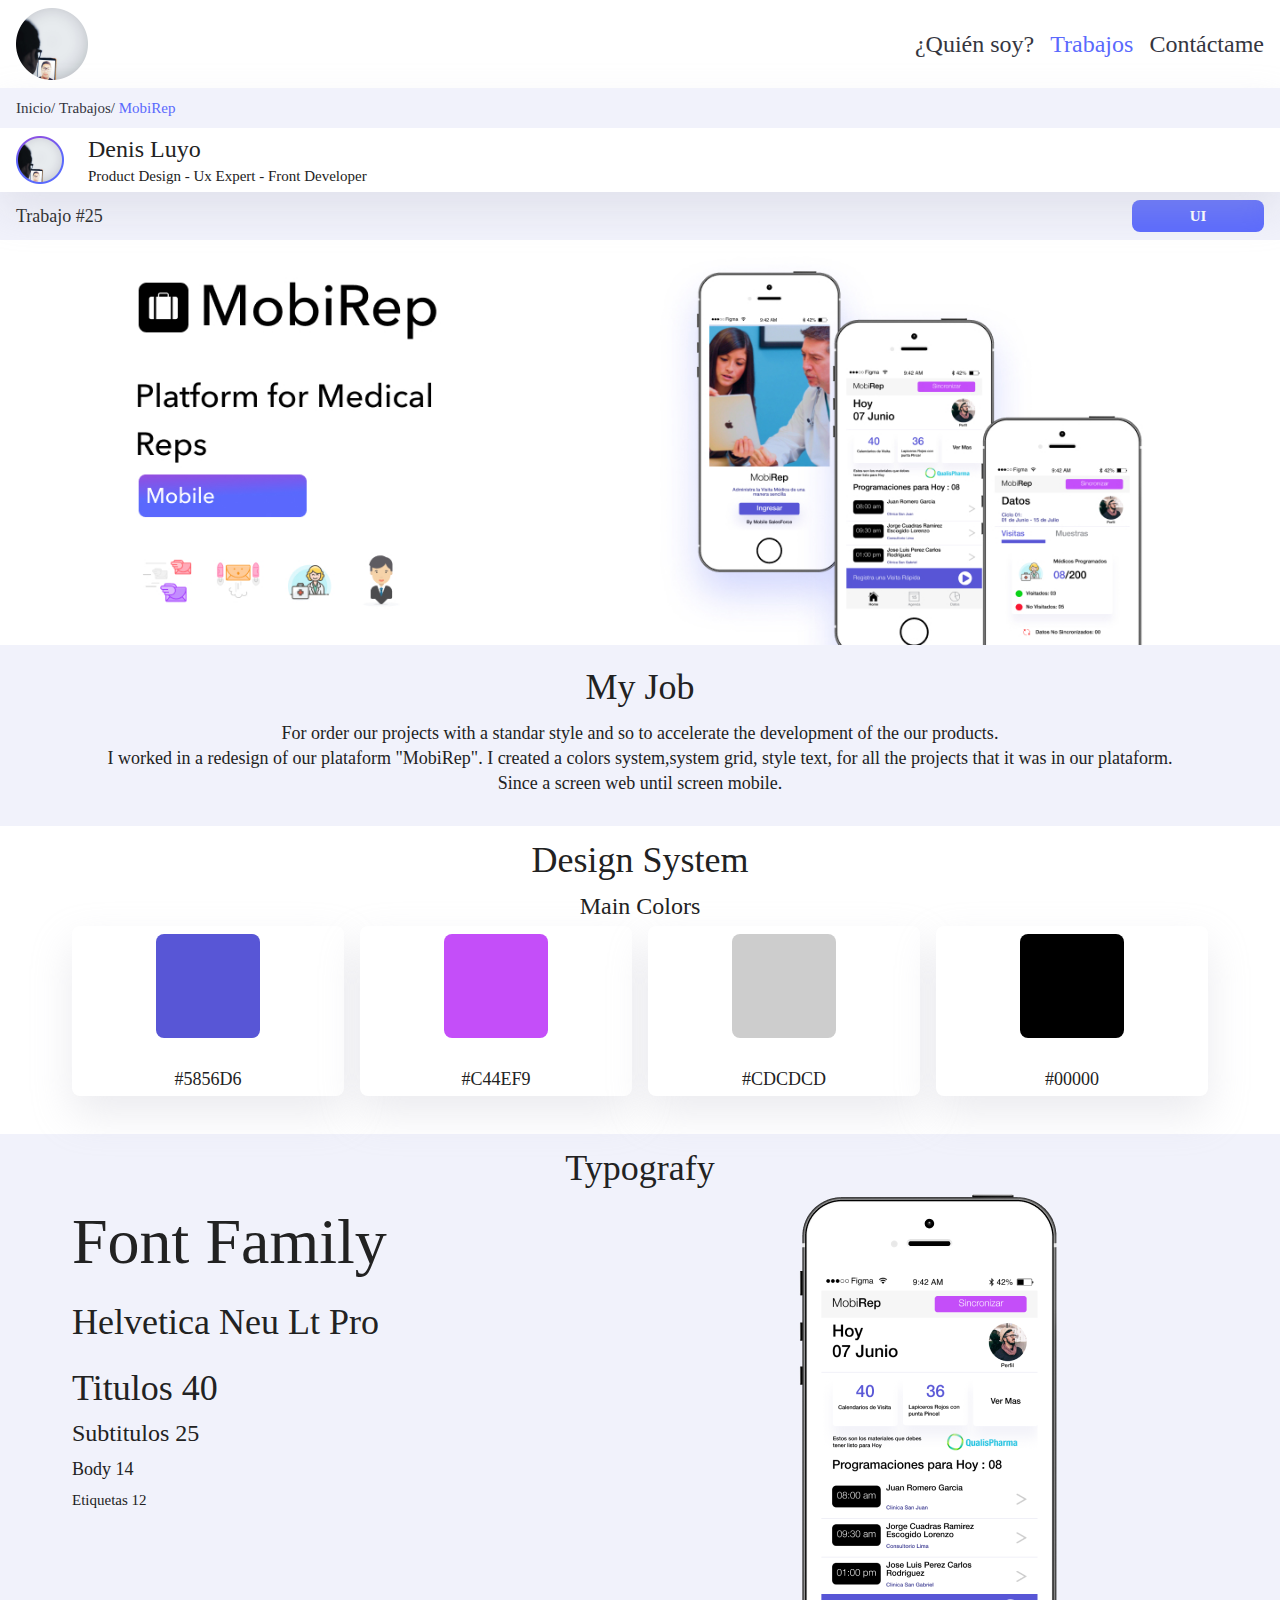
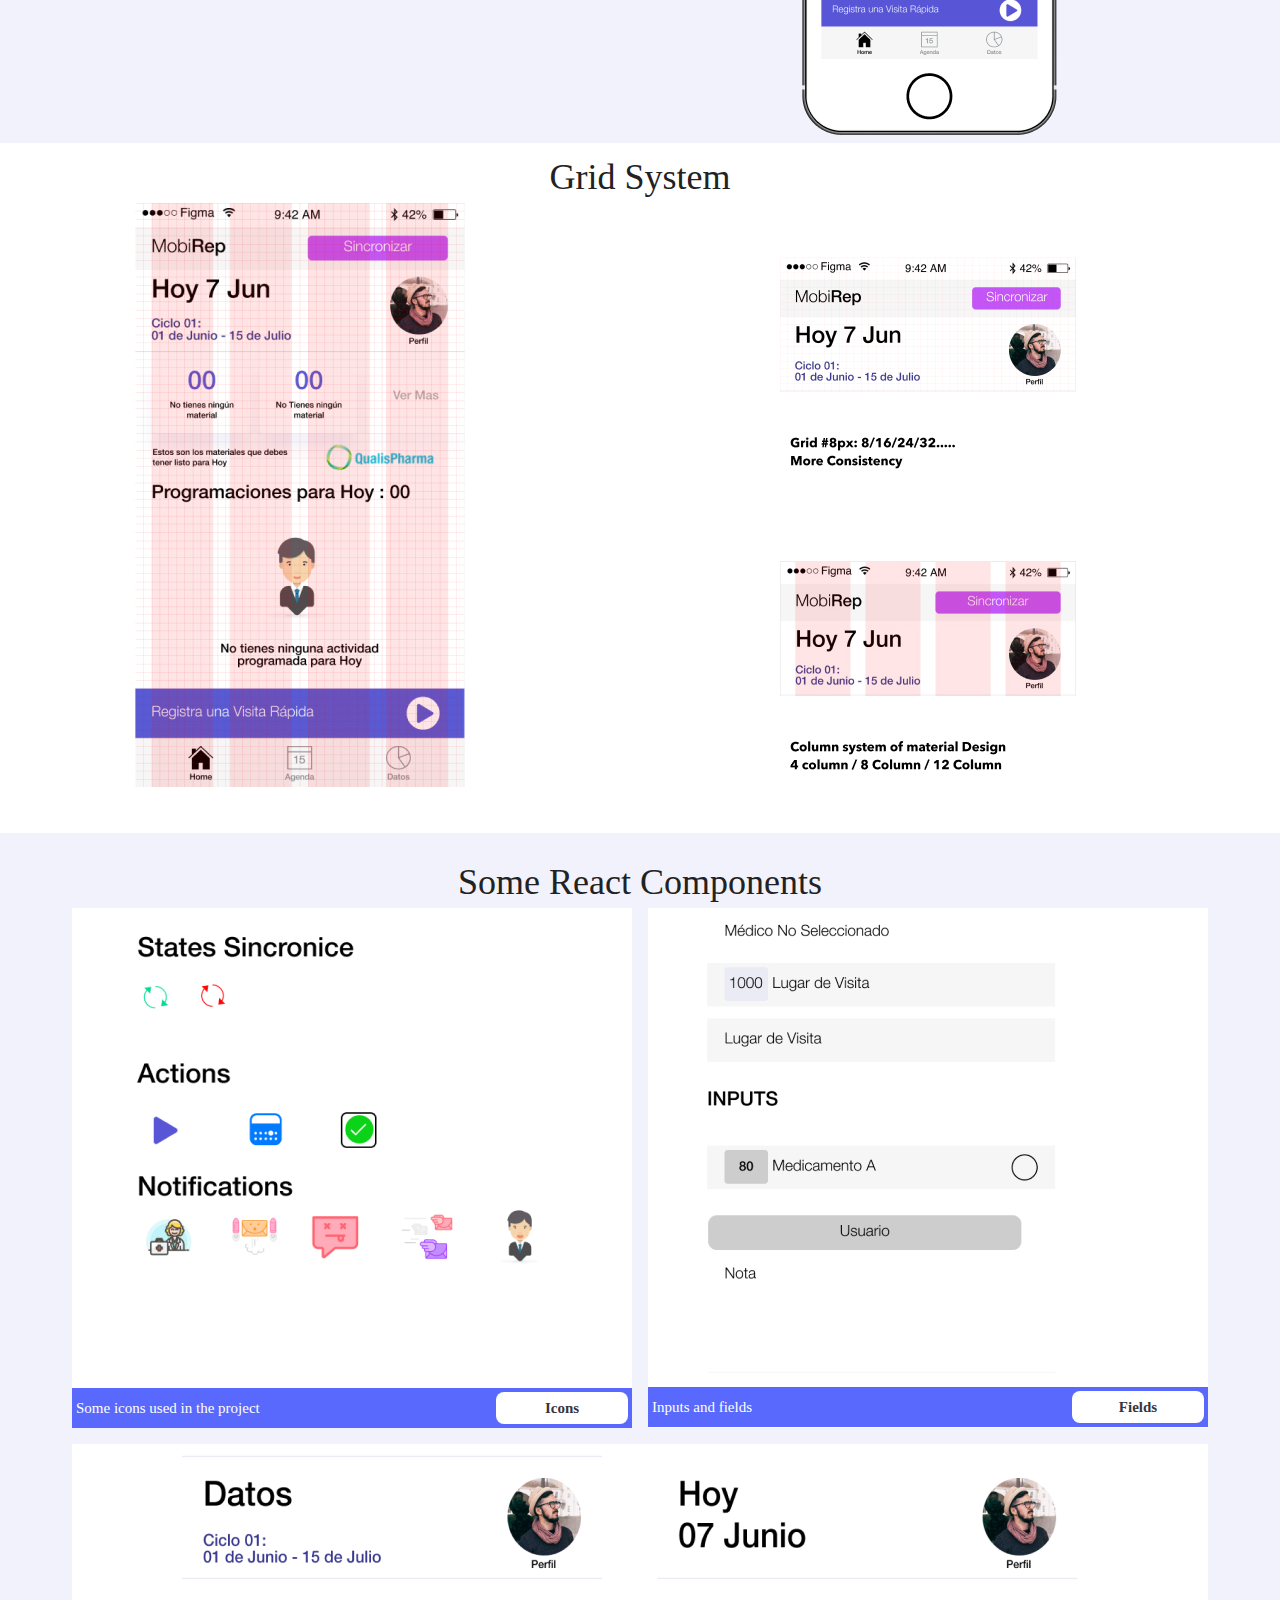
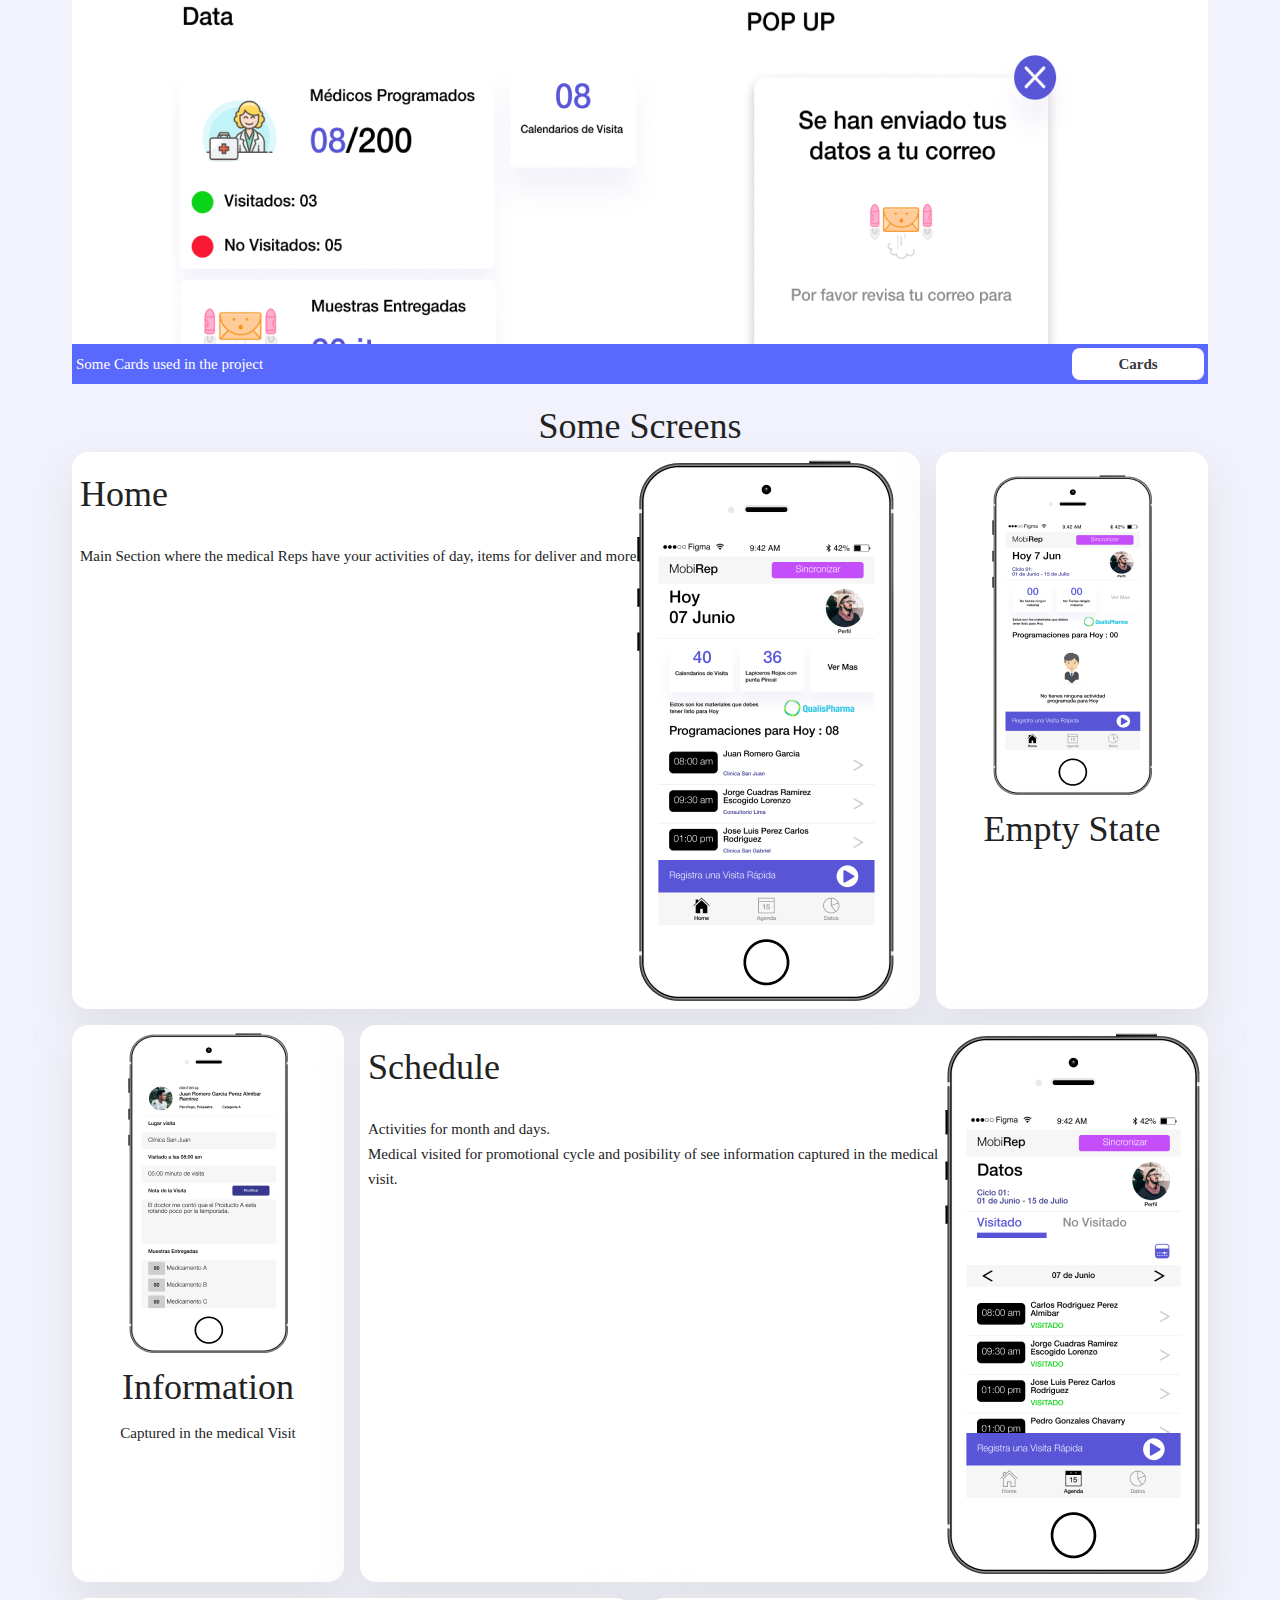
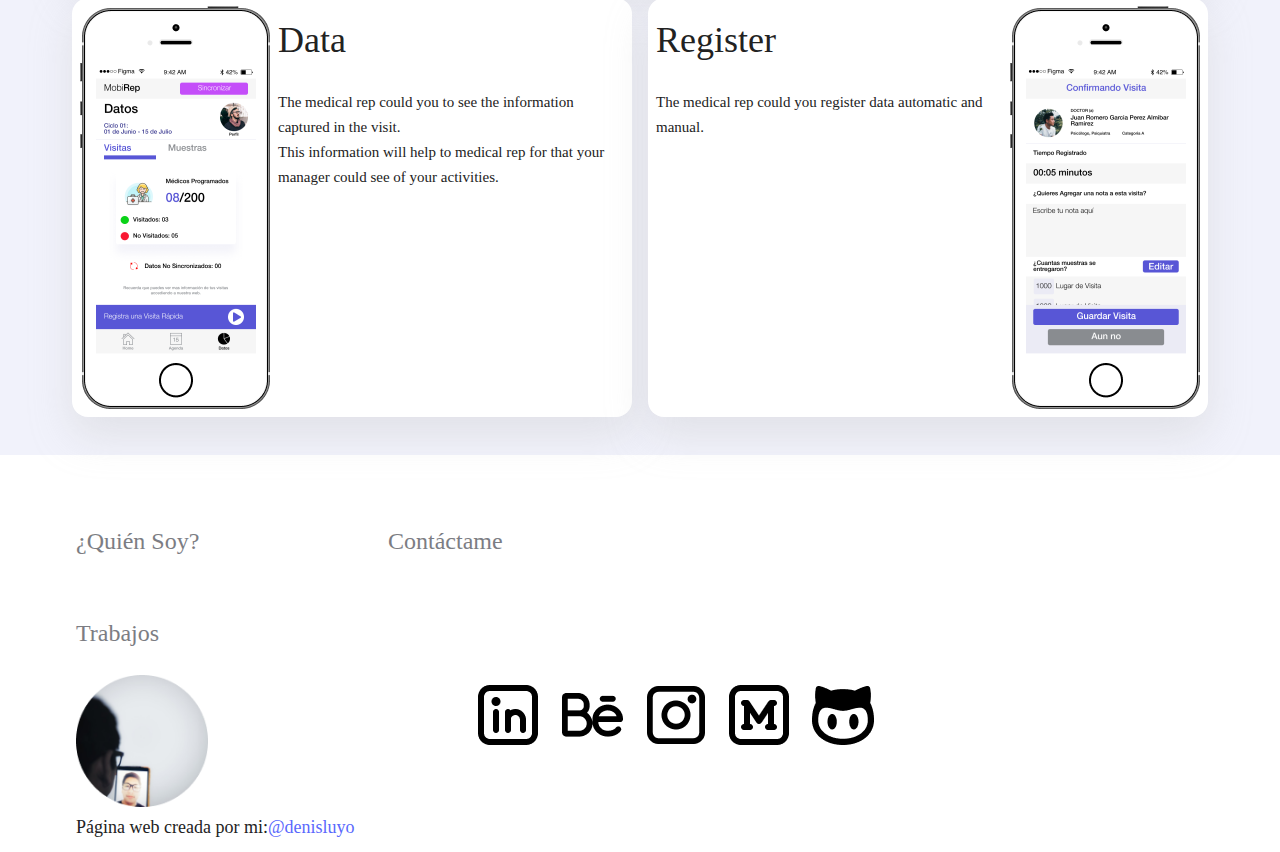
==== pages/mobirep.html @ 61fee137 "Version1" ====
<!DOCTYPE html>
<html lang="en">
<head>
        <link rel="stylesheet" href="../css/resets/reset.css">
        <link rel="stylesheet" href="../css/styles/style.css">
        <link rel="stylesheet" href="../css/sections/sections.css">
        <link rel="stylesheet" href="../css/componentes/cards.css">
        <link rel="stylesheet" href="../css/pages/mobirep.css">
        <link rel="stylesheet" href="../css/responsive/mobile.css">
        <link rel="stylesheet" href="../css/responsive/grid.css">
    <meta charset="UTF-8">
    <meta name="viewport" content="width=device-width, initial-scale=1.0">
    <meta http-equiv="X-UA-Compatible" content="ie=edge">
    <title>MobiRep</title>
</head>
<body>


    <!--Aquí empieza el nav bar-->
    <header> 
            <i class="icon-menu menu" id="burger-button"></i>
        </div>
        <nav>    
        <div class="inicio">
            <div class="imginicio">
                <img src="../images/main/imgdenis.png" width="72px" height="72px"/>
            </div>
            <div class="navoptions">
               <a href="../index.html">¿Quién soy?</a>
               <a href="trabajos.html" class="active">Trabajos</a>
               <!---<a href="">Proyectos</a>
               <a href="">Hobbies</a>-->
               <a href="mailto:denisluyo@gmail.com" id="anclacontacto">Contáctame</a>
            </div>
        </div>
        </nav> 
    </header>

    <!-- Aqui acaba el nav bar-->

    <section id="profesion">
            <div class="migadepan">
                <ul>
                        <li><a href="../index.html">Inicio/</a></li>
                        <li></li><a href="../pages/trabajos.html">Trabajos/</a></li>
                        <li></li><a href=""class="active">MobiRep</a></li>
                </ul>   
               </div> 
            <div class="datosprofesion">
                <div class="imgprofesion">
                    <img src="../images/main/imgdenis2.png" alt="imgdenis2" width="48px"height="48px">
                </div>
                <div class="textoprofesion">
                        <h3>Denis Luyo</h3>
                        <p>Product Design - Ux Expert - Front Developer</p>     
                </div>         
            </div>
    </section>
    
    <section id="numberproject">
        <div class="infoproject">
            <h4>Trabajo #25</h4>
            <span class="etiqueta">UI</span>
        </div>
    </section>

<!--Fin de Cabecera-->

<section id="hero">
<div class="herocontainer">
<img src="../images/pages/mobirep/hero.jpg" width="100%"/>
</div>
<div class="container_grid">
    <div class="resumencontainer">
        <div class="resumen2 espacio">
            <h2>My Job</h2>
            <h4> For order our projects with a standar style and so to accelerate the development of the our products.<br>
                    I worked in a redesign of our plataform "MobiRep".
                    I created a colors system,system grid, style text, for all the projects that it was in our plataform.<br/>
                    Since a screen web until screen mobile.
                
            </h4>
        </div>
    </div>
    </div>

</section>
<section id="estilos">
<br/>
<br/>
<div class="container_grid" style="background: white">
        <div class="titulo2 espacio">
                <h2>Design System</h2>
            </div>   
     <h3 style="text-align: center" class="espacio">Main Colors</h3>

     <div class="containercolors">
            <div class="card_icon">
                <div class="card-icon-color color1"></div>
                <h4>#5856D6</h4>
            </div>
            <div class="card_icon">
                    <div class="card-icon-color color2"></div>
                    <h4>#C44EF9</h4>
            </div> 
           <div class="card_icon">
                <div class="card-icon-color color3"></div>
                <h4>#CDCDCD</h4>
            </div>
            <div class="card_icon">
                <div class="card-icon-color color4"></div>
                <h4>#00000</h4>
            </div>   
    </div>
<br/>
<br/>
</div>

<div class="container_grid">
     <div class="titulo2 espacio">
                <h2>Typografy</h2>
     </div>   
     <div class="container-font">
         <div class="container-font-text">
            <h1>Font Family</h1>
            <br/>
            <br/>
            <h2>Helvetica Neu Lt Pro</h2>   
            <br/>
            <br/>
            <h2>Titulos 40</h2>
            <br/>
            <h3>Subtitulos 25</h3>
            <br/>
            <h4>Body 14</h4>
            <br/>
            <p> Etiquetas 12</p>
         </div>
         <div class="container-font-img">
             <img src="../images/pages/mobirep/screen1.png"/>
         </div>
     </div>
</div>
<div class="container_grid" style="background: white">
    <div class="titulo2 espacio">
        <h2>Grid System</h2>    
    </div>
    <div class="container-grilla">
        <div class="container-grilla-img1">
            <img src="../images/pages/mobirep/grid1.jpg"/>
        </div>
        <div class="container-grilla-img2">
            <img src="../images/pages/mobirep/grid2.jpg"/>
        </div>
        <div class="container-grilla-img3">
            <img src="../images/pages/mobirep/grid3.jpg"/>
        </div>
    </div>
    <br/>
    <br/>
</div>
</section>
<br/>
<section id="componentes-react">   

  <div class="container_grid">
      <div class="titulo2 espacio">
          <h2>Some React Components</h2>
      </div>
      <div class="container-components">
          <div class="components-img1">
              <img src="../images/pages/mobirep/react1.jpg"/>
              <div class="compenents-img-leyend">
                  <p>Some icons used in the project</p>
                  <span class="etiqueta">Icons</span>
              </div>
          </div>
            <div class="components-img2">
              <img src="../images/pages/mobirep/react2.jpg"/>
              <div class="compenents-img-leyend">
                  <p>Inputs and fields</p>
                  <span class="etiqueta">Fields</span>
              </div>
            </div>  
             <div class="components-img3">
              <img src="../images/pages/mobirep/react3.jpg"/>
              <div class="compenents-img-leyend">
                  <p>Some Cards used in the project</p>
                  <span class="etiqueta">Cards</span>
              </div>
          </div> 
      </div>

  </div>  
</section>

<section id="screen">  

<div class="container_grid">
    <div class="titulo2 espacio">
        <h2>Some Screens</h2>
    </div>
    <div class="container-screens">
        <div class="cardscreen3 card1">
            <div class="screen1_txt">
                <h2>Home</h2>
                <p>Main Section where the medical Reps have your activities of day, items for deliver and more</p>
            </div>
            <div class="screen1_img">
                <img src="../images/pages/mobirep/screen1.png"/>
            </div>
        </div>
        <div class="cardscreen2 card2">
                <br/>
                <img src="../images/pages/mobirep/screen2.png">
                <br/>
                <h2>Empty State</h2>
                <p></p>
        </div>
        <div class="cardscreen2 card3">
                <img src="../images/pages/mobirep/screen3.png">
                <h2>Information</h2>
                <p>Captured in the medical Visit</p>
        </div>
           <div class="cardscreen3 card4">
            <div class="screen1_txt">
                <h2>Schedule</h2>
                <p>Activities for month and days. <br/>
                    Medical visited for promotional cycle and posibility of see  information captured in the medical visit.</p>
            </div>
            <div class="screen1_img">
                <img src="../images/pages/mobirep/screen4.png"/>
            </div>
        </div>
        <div class="cardscreen3 card5">
            <div class="screen1_img">
                <img src="../images/pages/mobirep/screen5.png"/>
            </div>
            <div class="screen1_txt leftspace">
                <h2>Data</h2>
                <p>The medical rep could you to see the information captured in the visit.<br/>
                    This information will help to medical rep for that your manager could  see of your activities.</p>
            </div>
          
        </div>
           <div class="cardscreen3 card6">
            <div class="screen1_txt">
                <h2>Register</h2>
                <p>The medical rep could you register data automatic and manual.</p>
            </div>
            <div class="screen1_img">
                <img src="../images/pages/mobirep/screen6.png"/>
            </div>
        </div>

    </div>
</div>
<br/>
<br/>

</section>

    <footer style="background:white">
            <div class="container">
                <div class="row">
                    <div class="col-3 col-s-6">
                        <div class="footerlist1">
                            <a href=""><h3>¿Quién Soy?</h3></a>
                            <a href=""><h3 >Trabajos</h3></a>
                        </div>
                    </div>
                   <!--- <div class="col-4 col-s-6">
                        <div class="footerlist2">
                        <a href=""><h3>Hoobies</h3></a>
                        <a href=""><h3 >Proyectos Personales</h3></a>   
                        </div>
                    </div>-->
                    <div class="col-5 col-s-6">
                        <div class="footerlist3">
                          <a href="mailto:denisluyo@gmail.com"><h3 >Contáctame</h3></a>  
                        </div>
        
                    </div>
                 
                </div>
                <div class="container">
                    <div class="row">
                        <div class="col-4 col-s-12">
                            <div class="copyright">
                            <img src="../images/main/imgdenis.png" width="132px" height="132px">
                            <h4>Página web creada por mi:<span>@denisluyo</span></h4>
                            </div>
                        </div>
                        <div class="col-8 col-s-12">
                            <div class="socialicons">
                                        <a href="https://www.linkedin.com/in/denisluyo/"><img src="../images/icons/social/linkedin.png" alt="" width="80px" height="80px"></a>
                                        <a href="https://www.behance.net/denisluyo"><img src="../images/icons/social/behance.png" alt="" width="80px" height="80px"></a>  
                                        <a href="https://www.instagram.com/denislml/"><img src="../images/icons/social/instagram.png" alt="" width="80px" height="80px"></a> 
                                        <a href="https://medium.com/@denisluyo"><img src="../images/icons/social/medium.png" alt="" width="80px" height="80px"></a>
                                        <a href=""><img src="../images/icons/social/github.png" alt="" width="80px" height="80px"></a>           
                            </div>
                        </div>
                    </div>
                </div>
                    
        </footer>
        
        
        <script>
            
        const menu = (document.querySelector('.navoptions'));
        const burgerbutton = (document.querySelector('#burger-button'));
        const contactame = (document.querySelector('#anclacontacto'));
        const ipad = (window.matchMedia('screen and (max-width: 700px)'));
        
        ipad.addListener(validation);
        contactame.addEventListener('click',ocultarmenu);
        validation(ipad);
        
        
        function validation(event){
            if(event.matches){
                burgerbutton.addEventListener('click',mostrarmenu);
            }else{
                burgerbutton.removeEventListener('click',mostrarmenu);
        
        
            } 
        
           }
        
        
         
        
        
        
        function ocultarmenu(){
        menu.classList.remove('menuactivo');
        
        }
        
        function mostrarmenu(){
        if
        (menu.classList.contains('menuactivo')){
            menu.classList.remove('menuactivo');
        }else
        {
            menu.classList.add('menuactivo');
            
        }
        
        }
        
        
        </script>

    
</body>
</html>
---- css/styles/style.css ----
/*
Style CSS

Aqui estarán los estilos que se usaran para todos los componentes atomicos de una página.
Colores, sombras, texto, buttones,grids
*/

/*Definicion de estilos*/
:Root   {

    /*Colores*/
    --principal-color:#5A69FD;
    --body-color:#F1F2FB;
    --celeste-color:#21D4FD;
    --second-color:#B721FF;
    --degrade-color:linear-gradient(168.24deg, #B33FD0 -24.6%, #5A69FD 50.69%);
    --black-color:#35363F;
    --gray-color:#7C7D83;
    --gray2-color:#BCBDC9;
    
    /*Sombras*/
    --main-shadow:0px 18px 40px rgba(196, 196, 196, 0.35);
    --purple-shadow:0px 25px 48px rgba(90, 105, 253, 0.25);
    --half-shadow:0px 18px 40px rgba(188, 189, 201, 0.3);
    
    /*Tipografia*/
    
    
    }
    /*Fin de Estilos*/



/* Definicion Estandar*/

body{
    min-width:320px;

}

h1{
    font-family: Avenir Next;
    font-style: normal;
    font-weight: 500;
    font-size: 64px;

}

h2{
    font-family: Avenir Next;
    font-style: normal;
    font-weight: 500;
    font-size: 36px;

}

h3{

    font-family: Avenir Next;
    font-style: normal;
    font-weight: 500;
    font-size: 24px;
}

h4{
    font-family: Avenir Next;
    font-style: normal;
    font-weight: 500;
    font-size: 18px;


}
body{
    background: var(--body-color);
    font-family: Avenir Next;
    font-style: normal;
    font-weight: normal;
    font-size: 15px;
    

}

a{
    text-decoration: none;
    color:var(--black-color);
}


.active{
    color: var(--principal-color);            
}

/* Termina Definicion Estandar*/




/*Inicio box-titulos2*/

.titulos2 {
    height:auto;
    line-height:68px;
    text-align: left;
}
/*Fin box-titulos2*/


/*Inicio Button-Action*/


.button-action:hover{
    background:var(--principal-color);
    box-shadow: var(--purple-shadow);
    }

.button-action{
         margin-top:24px;
         background:var(--black-color);
         color:white; 
         width:312px;
         height:56px;
         text-align: center;
         line-height: 56px;
         border-radius: 8px;
    }
    
/*Fin Button-Action*/


/*Inicio btnform*/


.btn-form{
    margin-top:16px;
    margin-bottom:32px;
    background:var(--black-color);
    width:130px;
    height:40px;
    color:white;
    border-radius: 8px;

}

.btn-form:hover{
    background: var(--principal-color);
    box-shadow: var(--purple-shadow);
}

/*Fin btnform*/


/*Inicio Etiqueta*/

.etiqueta{
    width:132px;
    height:32px;
    background: var(--principal-color);
    border-radius: 8px;
    text-align: center;
    color:white;
    font-weight: 600;
    line-height: 32px;
    
    }
/*Fin Etiqueta*/
---- css/sections/sections.css ----
/*
Sections CSS

Aqui van a poder visualizar los estilos de las secciones estandar que se usan en la web

*/


/*Nav Bar*/

/*Fuente de Iconos*/

@font-face {
    font-family: 'icomoon';
    src:  url('../../fonts/icomoon.eot?qah0od');
    src:  url('../../fonts/icomoon.eot?qah0od#iefix') format('embedded-opentype'),
      url('../../fonts/icomoon.ttf?qah0od') format('truetype'),
      url('../../fonts/icomoon.woff?qah0od') format('woff'),
      url('../../fonts/icomoon.svg?qah0od#icomoon') format('svg');
    font-weight: normal;
    font-style: normal;
  }
  
  [class^="icon-"], [class*=" icon-"] {
    /* use !important to prevent issues with browser extensions that change fonts */
    font-family: 'icomoon' !important;
    speak: none;
    font-style: normal;
    font-weight: normal;
    font-variant: normal;
    text-transform: none;
    line-height: 1;
  
    /* Better Font Rendering =========== */
    -webkit-font-smoothing: antialiased;
    -moz-osx-font-smoothing: grayscale;
  }
  
  .icon-menu:before {
    content: "\e900";
  }
  



/*Fin Fuente de Iconos*/



header{
    position: relative;
}
.imginicio{
    padding:2px 0px 2px 0px;
}

.menu{
    line-height: 40px;
    text-align: center;
    Position:fixed;
    height:40px;
    width:40px;
    border-radius: 50%;
    background:var(--black-color);
    z-index: +5;
    top:20px;
    right:24px;
    font-size:24px;
    box-shadow: var(--purple-shadow);
    color:white;
    display:none;

}

.menu:hover{
background:var(--principal-color);
}

    

.inicio{
    background: white;
    display: flex;
    flex-wrap: wrap;
    justify-content:space-between;
    height:auto;
    padding-left: 16px;
   
}

.imginicio {
    display: flex;
    align-items: center;

}

.navoptions{
    display: flex;
    flex-wrap: wrap;
    line-height: 88px;
    font-family: serif;
}

.navoptions a{
    font-family: Avenir Next;
    font-style: normal;
    font-weight: 500;
    font-size: 24px;
    padding-right:16px;
    text-decoration:none;
}



.migadepan{
    height: 40px;
}


.migadepan ul{
    padding-left: 16px;
    line-height:40px;
    background: var(--body-color)
}
.migadepan li{
    display: inline;

}

/*termina navbar*/


/*section profesion*/

#profesion{
    position: -webkit-sticky; /* Safari */
    position: sticky;
    top: 0;
    z-index: +1;
    box-shadow: var(--half-shadow);
}

.datosprofesion{
    padding-left: 16px;
    display: flex;
    background: white;
    height:64px;
    align-items: center;
}

.textoprofesion{
    padding-left: 24px;
}
.textoprofesion p{
    padding-top:8px;
}

/*termina section profesion*/

/*Inicio box-resumen1*/

.resumen1{
    background-color: white;
    height:auto;
    text-align:center;
}
.resumen1 h3{
    line-height:1.5;
}

/*Fin box-resumen1*/


/*Inicio box-resumen2*/

.resumen2{
    text-align: center;
}
.resumen2 h2{
    padding-top:8px;
}
.resumen2 h4{

    line-height:25px;
    padding-top:16px;
}



/*Fin box-resumen2*/

/*inicio Footer*/

footer h3:hover{
    color:var(--principal-color);
}




.footerlist1,.footerlist2,.footerlist3{
    margin-top:32px;
}


.footerlist1 h3,.footerlist2 h3,.footerlist3 h3{
    color:var(--gray-color);
    line-height: 1.5;
    margin:56px 0px 0px 0px;

}

.copyright h4{
    padding-top:8px;
    line-height: 25px;
}
.copyright span{
color:var(--principal-color);
}


/*fin Footer*/

/*Inicio section contacto*/

#contactame{
    background: var(--body-color);
    height:auto;

}

.contactobox{
    margin-top:8px;
    display: flex;
    align-items: center;
    flex-direction: column;
}

.contactoimg{
 width:176px;
}

.contactotxt{
    margin-top:16px;
    text-align: center;
}
.contactotxt h2{
    text-align: center;
    color: var(--principal-color);
    line-height: 1.5;
}

.data{
border:0.5px solid #35363F;
background-image: url(../../images/icons/enviarmail.svg);
background-repeat:no-repeat;
background-position:10px 10px; 
box-shadow: var(--main-shadow);
margin:16px;    
width:290px;
height:31px;
border-radius: 8px;
padding:8px 8px 8px 53px;
line-height: 25px;
}

.data:focus{
    border:2px solid var(--principal-color);

}

/*Fin section contacto*/


/*Etiqueta Proyectos*/
.infoproject{
    height: 32px;
    line-height: 32px;
    display: flex;
    padding:8px 16px 8px 16px;
    justify-content: space-between;
    }
    

    /*Fin de Etiqueta Proyectos*/
---- css/componentes/cards.css ----
/*
CARDS

Aqui pueden ver todos los estilos de todos los cards creados
en el proyecto

*/

/*Inicio Card Experiencia*/


.cardexperiencia{
    display: flex;
    padding:8px;
    height:96px;
    background: white;
    box-shadow: var(--main-shadow);
    border-radius: 8px;
}

.cardexperiencia h2{
  color:var(--principal-color);

}
.cardexperiencia h3{
    color:var(--principal-color);
  
  }

.cardexperiencia h4{
    padding-top:8px;
    
}


.cardexperiencia img{
padding: 24px 0px 0px 0px;
}

.cardexperiencia span{
padding:16px 0px 0px 16px;
    
}
/*Fin Card Experiencia*/


/*Inicio Card Certificaciones*/

.cardcertificaciones{
    height:248px;
    padding:8px;
    background: white;
    box-shadow: var(--half-shadow);
}

.cardcertificaciones h4{
    color:var(--second-color);
    
    }

/*Fin Card Certificaciones*/

/*Inicio Card Skills*/

.cardskills{
    background: white;
    border-radius: 8px;
    box-shadow: var(--half-shadow);
    height:384px;
    padding:8px;
}

.cardskills h3{
    color:var(--principal-color);

}

.barraskill{
    padding-top:16px;
    display: flex;
    justify-content: space-between;
}
.barra{
    height:64px;
    width:80%;
    position:relative;
}


.barrafondo{
    margin-top:4px;
    background-color: var(--gray2-color);
    width:100%;
    height:40px;
    border-radius:8px;
    position: absolute;
 

}
.barracolor{
    margin-top:4px;
    background:var(--principal-color);
    width:0%;
    height:40px;
    border-radius: 8px;
    border-bottom-right-radius: 0px;
    border-top-right-radius: 0px;
    position: absolute;
}
.porcentaje{
    height: 50px;
    padding-left:2px;
    padding-top: 14px;
    line-height: 50px;
}
.porcentaje h3{
    color: var(--black-color);
}

/*Fin Card Skills*/

/*Inicio Card Portafolio*/

.cardportafolio a{
    max-width:100%;
    display:inline-block;
}
.cardportafolio{
    border-radius: 8px;
    background:white;
    padding:16px;
    position:relative;
    box-shadow: var(--half-shadow);

}
.cardportafolio img{
    border-radius: 8px;
    max-width:100%;
}

.portafolio-overlay {
    background: rgb(0, 0,0,.9);
    position: absolute;
    left:0;
    right:0;
    bottom:0;
    top:0;
    display: none;
    flex-direction: column;
    justify-content: center;
    align-items: center;
    color: white;
    }
.portafolio-overlay p{
    margin-top:8px;
    width:90%;
    text-align: center;
}  

.portafolio-overlay span{
    margin:8px;
    height:24px;
    background: white;
    color:var(--black-color);
    border-radius:4px;
    line-height:24px;
    width:50%;
    text-align: center;
} 

.cardportafolio:hover .portafolio-overlay{
display: flex;
}

/*Inicio Card Portafolio*/

/*Fin Card Icon*/
.card_icon{
    padding:8px;
    background: white;
    border-radius:8px;
    box-shadow: var(--half-shadow);
    display: flex;
    flex-direction: column;
    align-items: center;
    }
    
    .card_icon h4{
        padding-top:8px;
    }
    .card_icon p{
        padding-top:8px;
    }

/*Fin Card Icon*/    


/*Inicio Card_intro*/    

.card_intro{
background: white;
border-radius:8px;
box-shadow: var(--half-shadow);
padding:8px; 
}


.card_intro h4{
    color:var(--principal-color);
    padding-top:8px;
    }

.card_intro p{
    line-height:20px;
    padding-top:16px;
    }

/*Fin Card_Intro*/    

/*Inicio Card_intro2*/
.card_intro2{
background: white;
border-radius:8px;
box-shadow: var(--purple-shadow);
padding:8px; 
text-align: center;

}    

.card_intro2 h1{
    padding-top:8px;
    }

.card_intro2 p{
    line-height:20px;
    padding-top:16px;
    }


/*Fin Card_Intro2*/   


/*Inicio Card-Portafolios*/   


.cardscreen1{
    width:80%;
    margin:auto;
    padding:8px;    
    background: white;
    border-radius: 16px;
    height:auto;
    box-shadow:var(--main-shadow);
    display:flex;
    }
    
    .screen1_img{
        text-align: center;
    }
    
    .screen1_txt h2{
        padding-top:16px;
    }
    
    
    .screen1_txt p{
        line-height: 25px;
        padding-top:32px;
    }
    
    .cardscreen2{
        text-align: center;
        padding:8px;    
        background: white;
        border-radius: 16px;
        box-shadow:var(--main-shadow);
    }
    
    .cardscreen2 h2{
      padding-top:16px;
    }
    .cardscreen2 p{
        line-height: 25px;
        padding-top:16px;
      }
      
    .cardscreen3{
        display: flex;
        padding:8px;    
        background: white;
        border-radius: 16px;
        box-shadow:var(--main-shadow);
    
    } 
    

/*Fin Card-Portafolios*/
---- css/pages/mobirep.css ----
/*
Mobirep
Aqui estarán los estilos usados para este page
*/

/*Definicion de estilos*/

.titulo2{
text-align: center;

}
.espacio{
padding-top:16px;
}

.leftspace{

padding-left:8px;

}

/*Section Estilos*/

.containercolors{
    display: grid;
    grid-template-columns: repeat(4,1fr);
    padding:8px;
    grid-gap: 16px;
}

.card-icon-color{
    width:104px;
    height:104px;
    border-radius: 8px;
    background: var(--gray-color);
}

.color1{

    background:#5856D6;

}

.color2{

    background:#C44EF9;

}

.color3{

    background:#CDCDCD;

}

.color4{

    background:#000;

}

.containercolors h4{

padding-top:32px;

}

.container-font{
    display:grid;
    grid-template-columns: repeat(2,1fr);
    grid-gap: 16px;
    padding:8px;

}

.container-font-img{

text-align: center;
}

.container-font-img img{
    max-width: 100%;
    
}

.container-font-text{
    padding-top:16px;

}

.container-grilla {
display: grid;    
padding:8px;
grid-template-columns: repeat(2,1fr);
grid-template-areas:    
                        'img1 . '
                        'img1 img2'
                        'img1 .'
                        'img1 img3';
grid-gap: 16px;

}

.container-grilla-img1{
    grid-area:img1;
    
}

.container-grilla-img1 img{
    max-width: 100%;

}

.container-grilla-img2 img{
    max-width: 100%;

}


.container-grilla-img3 img{
    max-width: 100%;

}


.container-grilla-img2{
    text-align: center;
    grid-area:img2;
    
}

.container-grilla-img3{
    text-align: center;
    grid-area:img3;
    
}

/*Fin Section Estilos*/


/*Inicio Section Componentes-React*/

.container-components{
display:grid;
padding:8px;
grid-template-columns:repeat(2,1fr);
grid-template-areas:'com1 com2'
                    'com3 com3';
grid-gap:16px;
}


.components-img1{
    background: white;
    text-align: center;
    grid-area:com1;
}

.components-img1 img{
    max-width: 100%;
}

.components-img2 img{
    max-width: 100%;
}

.components-img3 img{
    max-width: 100%;
}


.components-img2{
    background: white;
    text-align: center;
    grid-area:com2;
}

.components-img3{
    background: white;
    text-align: center;
    grid-area:com3;
}

.compenents-img-leyend{
    color: white;
    padding: 4px;
    background:var(--principal-color);
    display: flex;
    justify-content: space-between;
    align-items: center;
}

.container-components span{
    color:var(--black-color);
    background:white;
}
/*Fin Section Componentes-React*/

/*Inicio Screen*/

.container-screens{
display: grid;
padding: 8px;
grid-template-columns: repeat(4,1fr);
grid-template-areas:
                    'card1 card1 card1 card2'
                    'card3 card4 card4 card4'
                    'card5 card5 card6 card6';
grid-gap: 16px;

}

.card1{

    grid-area: card1;

}


.card2{

    grid-area: card2;

}

.card3{

    grid-area: card3;

}


.card4{

    grid-area: card4;

}


.card5{

    grid-area: card5;
}


.card6{

    grid-area:card6;
}



/*Fin Screen*/
---- css/responsive/mobile.css ----
@media screen and (max-width: 990px){
 

/*------------------/
Inicio Pages
-------------------*/

/* Inicio Pages-Mobitrack*/ 
    .container_introduction{
        padding:8px;
        display:grid;
        grid-template-columns: repeat(2,1fr);
        grid-template-areas: 
                            'resumen resumen'
                            'titulo titulo'
                            'card1  card2' 
                            'card3 card4';
                            
        grid-gap: 24px;
        }



.container_screen{
    padding:8px;
    display:grid;
    grid-template-columns: repeat(1,1fr);
    grid-template-areas: 
                        'titulo'
                        'screen1'
                        'screen2'
                        'screen3'
                        'screen4'
                        'screen5';
                        
    grid-gap: 16px;
}    

.cardscreen1{
    width: auto;
    margin: 0px;
    flex-wrap: wrap;
    align-items: center;
    justify-content: center;
    }


.cardscreen3{
    text-align: center;
    flex-wrap: wrap;
    align-items: center;
    justify-content: center;
    }    

.container_user{
    padding:8px;
    display:grid;
    grid-template-columns: repeat(1,1fr);
    grid-template-areas: 
                        'imagen1'
                        'texto1'
                        'imagen2' 
                        'texto2'
                        'resumen';
                        
    grid-gap: 24px;
    
    }

    .container_cards{
        grid-template-columns: repeat(1,1fr);
    }
/* Fin Pages-Mobitrack*/ 

/*------------------/
Fin Pages
-------------------*/



}


@media screen and (max-width: 860px){
    
/*Grid-________*/

.row{
    flex-wrap: wrap;
}

.col-s-1{
    width:8.3333333333%;
    padding:12px;
}
.col-s-2{
    width:16.6666666666%;
    padding:12px;
}
.col-s-3{
    width:24.9999999999%;
    padding:12px;
}
.col-s-4{
    width:33.3333333332%;
    padding:12px;
}
.col-s-5{
    width:41.6666666665%;
    padding:12px;
}
.col-s-6{
    width:49.9999999998%;
    padding:12px;
}
.col-s-7{
    width:58.3333333331%;
    padding:12px;
}
.col-s-8{
    width:66.6666666664%;
    padding:12px;
}
.col-s-9{
    width:74.9999999997%;
    padding:12px;
}
.col-s-10{
    width:83.333333333%;
    padding:12px;
}
.col-s-11{
    width:91.6666666663%;
    padding:12px;
}
.col-s-12{
    width:100%;
    padding:12px;
}


  /* Definicion Estandar*/
  body{
    font-size: 14px;

}

h1{
    font-size:40px;

}
h2{

    font-size: 36px;

}
h3{


    font-size: 20px;


}
h4{

    font-size: 16px;

}
/* Fin Definicion Estandar*/



/*------------------/
Inicio Index
-------------------*/


/*Nav Bar*/
.inicio{
    flex-direction: column;
    justify-content: center;
}
.imginicio{
    padding-top:4px;
}
/*Fin Bar*/



/*Section Profesion*/
.textoprofesion{
    padding-left:8px;
}
.textoprofesion p{
    padding-top:4px;
}
/*Fin Section Profesion*/

/*Section Quien Soy*/
.resumenprof{
    display:none;

}

/*Fin Section Quien Soy*/

/*Section Experiencia*/
.skill2img{
display:none;

}

/*Section Contacto*/
.data{
    margin:4px;
}
/*Fin Section Contacto*/

.contactobox{
    margin-top:8px;
}

.contactotxt{
    margin-top:8px;
}


/*------------------/
Fin Index
-------------------*/



/*------------------/
Inicio Pages
-------------------*/


/*Pages-Trabajo*/

.container_proyectos{
    padding:8px;
    display: grid;
    grid-template-columns: repeat(2,1fr);
    grid-template-areas: 
                        'titulo titulo'
                        'resumen resumen'
                        'card1  card1'
                        'card2 card2'
                        'card3 card3';
    grid-gap: 24px;
}

/*Fin  Pages-Trabajo*/


/*------------------/
Fin Pages
-------------------*/



}

@media screen and (max-width: 736px){


/*------------------/
Inicio Index
-------------------*/

/*Nav Bar*/

.menu{
    display:block;
}    

.navoptions{
background: rgba(255, 255,255, 0.9);   
position: fixed;
Left:0vw;
top:-100vh;
bottom:0;    
flex-direction: column;
align-items: center;
justify-content: center;
width: 100vw;
height: 100vh;
z-index:+4;
transition:.3s;
}
.menuactivo{
    top:0;
    }



/*Fin Bar*/

/*------------------/
Inicio Pages
-------------------*/




 /*Inicio Pages-Trabajos*/
  .container_trabajos{
   padding:8px;
   display: grid;
   grid-template-columns: repeat(1,100%);
   grid-gap: 24px;
            }
 /* Fin Pages-Trabajos*/
    
/* Inicio Pages-Mobitrack*/ 

   .container_introduction{
    padding:8px;
    display:grid;
    grid-template-columns: repeat(1,1fr);
    grid-template-areas: 
                        'resumen'
                        'titulo'
                        'card1'
                        'card2' 
                        'card3' 
                        'card4';
                        
    grid-gap: 24px;
    }

    .screen1_img img{
   
        width:50%;
        height:auto;

    }
    /* Fin Pages-Mobitrack*/   

    /* Inicio Page-MobiRep*/ 

    .containercolors{
        grid-template-columns: repeat(2,1fr);
    }
    /* Fin Page-MobiRep*/ 





/*------------------/
Fin Pages
------------------*/
}

@media screen and (max-width:460px){

/*------------------/
Inicio Pages
------------------*/

    /* Inicio Page-MobiRep*/ 

    .containercolors{
        grid-template-columns: repeat(1,1fr);
    }

    .container-screens{
        grid-template-columns: repeat(1,1fr);
        grid-template-areas:
                            'card1' 
                            'card2'
                            'card3'
                            'card4'
                            'card5' 
                            'card6';
        grid-gap: 16px;
        
        }

        .container-components{
            grid-template-columns:repeat(1,1fr);
            grid-template-areas:'com1' 
                                'com2'
                                'com3';
            grid-gap:16px;
            }
               

    /* Fin Page-MobiRep*/ 



/*------------------/
Fin Pages
------------------*/

}


@media screen and (max-width: 380px){


    /*Grid-________*/
    
    .row{
        flex-wrap: wrap;
    }
    
    .col-s-1{
        width:8.3333333333%;
        padding:12px;
    }
    .col-s-2{
        width:16.6666666666%;
        padding:12px;
    }
    .col-s-3{
        width:24.9999999999%;
        padding:12px;
    }
    .col-s-4{
        width:33.3333333332%;
        padding:12px;
    }
    .col-s-5{
        width:41.6666666665%;
        padding:12px;
    }
    .col-s-6{
        width:49.9999999998%;
        padding:12px;
    }
    .col-s-7{
        width:58.3333333331%;
        padding:12px;
    }
    .col-s-8{
        width:66.6666666664%;
        padding:12px;
    }
    .col-s-9{
        width:74.9999999997%;
        padding:12px;
    }
    .col-s-10{
        width:83.333333333%;
        padding:12px;
    }
    .col-s-11{
        width:91.6666666663%;
        padding:12px;
    }
    .col-s-12{
        width:100%;
        padding:12px;
    }
    
    
/*------------------/
Inicio Index
-------------------*/
    
    /*Nav Bar*/



    .inicio{
        flex-direction: column;
        justify-content: center;
        padding-left: 8px;
    }


    
    .imginicio {
        display: flex;
        align-items: center;
    
    }
    
    .navoptions{
        padding-right: 24px;
    }
    
    .navoptions a{
        font-family: Avenir Next;
        font-style: normal;
        font-weight: 500;
        font-size: 16px;
        padding-right:8px;
        text-decoration:none;
    }
    .imginicio{
        padding-top:4px;
    }
    /*Fin Bar*/

    /*Section Quien Soy*/
    .resumenprof{
        display:none;
    
    }
    
    /*Fin Section Quien Soy*/
    /*Section Experiencia*/
    .skill2img{
    display:none;
    
    }
    /*Fin Section Experiencia*/

    /*Section Contacto*/
    .data{
        margin:4px;
    }
    /*Fin Section Contacto*/
    
    .contactobox{
        margin-top:8px;
    }
    
    .contactotxt{
        margin-top:8px;
    }

    .data{
        border:0.5px solid #35363F;
        background-image: url(../../images/icons/enviarmail.svg);
        background-repeat:no-repeat;
        background-position:8px 8px; 
        box-shadow: var(--main-shadow);
        margin:4px;    
        width:200px;
        height:31px;
        border-radius: 8px;
        padding:4px 4px 4px 53px;
        line-height: 25px;
        }

    /*Inicio Footer*/
    /*Fin Footer*/
    
/*------------------/
Fin Index
-------------------*/

    }
---- css/responsive/grid.css ----
/*container>Row>column*/ 

.container{
    max-width:1152px;
    margin: auto;
}


.row{
    display: flex;
}
.col-1{
    width:8.3333333333%;
    padding:12px;
}
.col-2{
    width:16.6666666666%;
    padding:12px;
}
.col-3{
    width:24.9999999999%;
    padding:12px;
}
.col-4{
    width:33.3333333332%;
    padding:12px;
}
.col-5{
    width:41.6666666665%;
    padding:12px;
}
.col-6{
    width:49.9999999998%;
    padding:12px;
}
.col-7{
    width:58.3333333331%;
    padding:12px;
}
.col-8{
    width:66.6666666664%;
    padding:12px;
}
.col-9{
    width:74.9999999997%;
    padding:12px;
}
.col-10{
    width:83.333333333%;
    padding:12px;
}
.col-11{
    width:91.6666666663%;
    padding:12px;
}
.col-12{
    width:100%;
    padding:12px;
}


/*Fincontainer>Row>column*/ 

/*Container Grid Columns*/

/* Inicio Containers*/

.container_grid{
    display: grid;
    grid-template-columns: minmax(320px,1152px);
    height:auto;
    justify-content: center;

}
/* Fin Containers*/


/*Fin Grid Columns*/
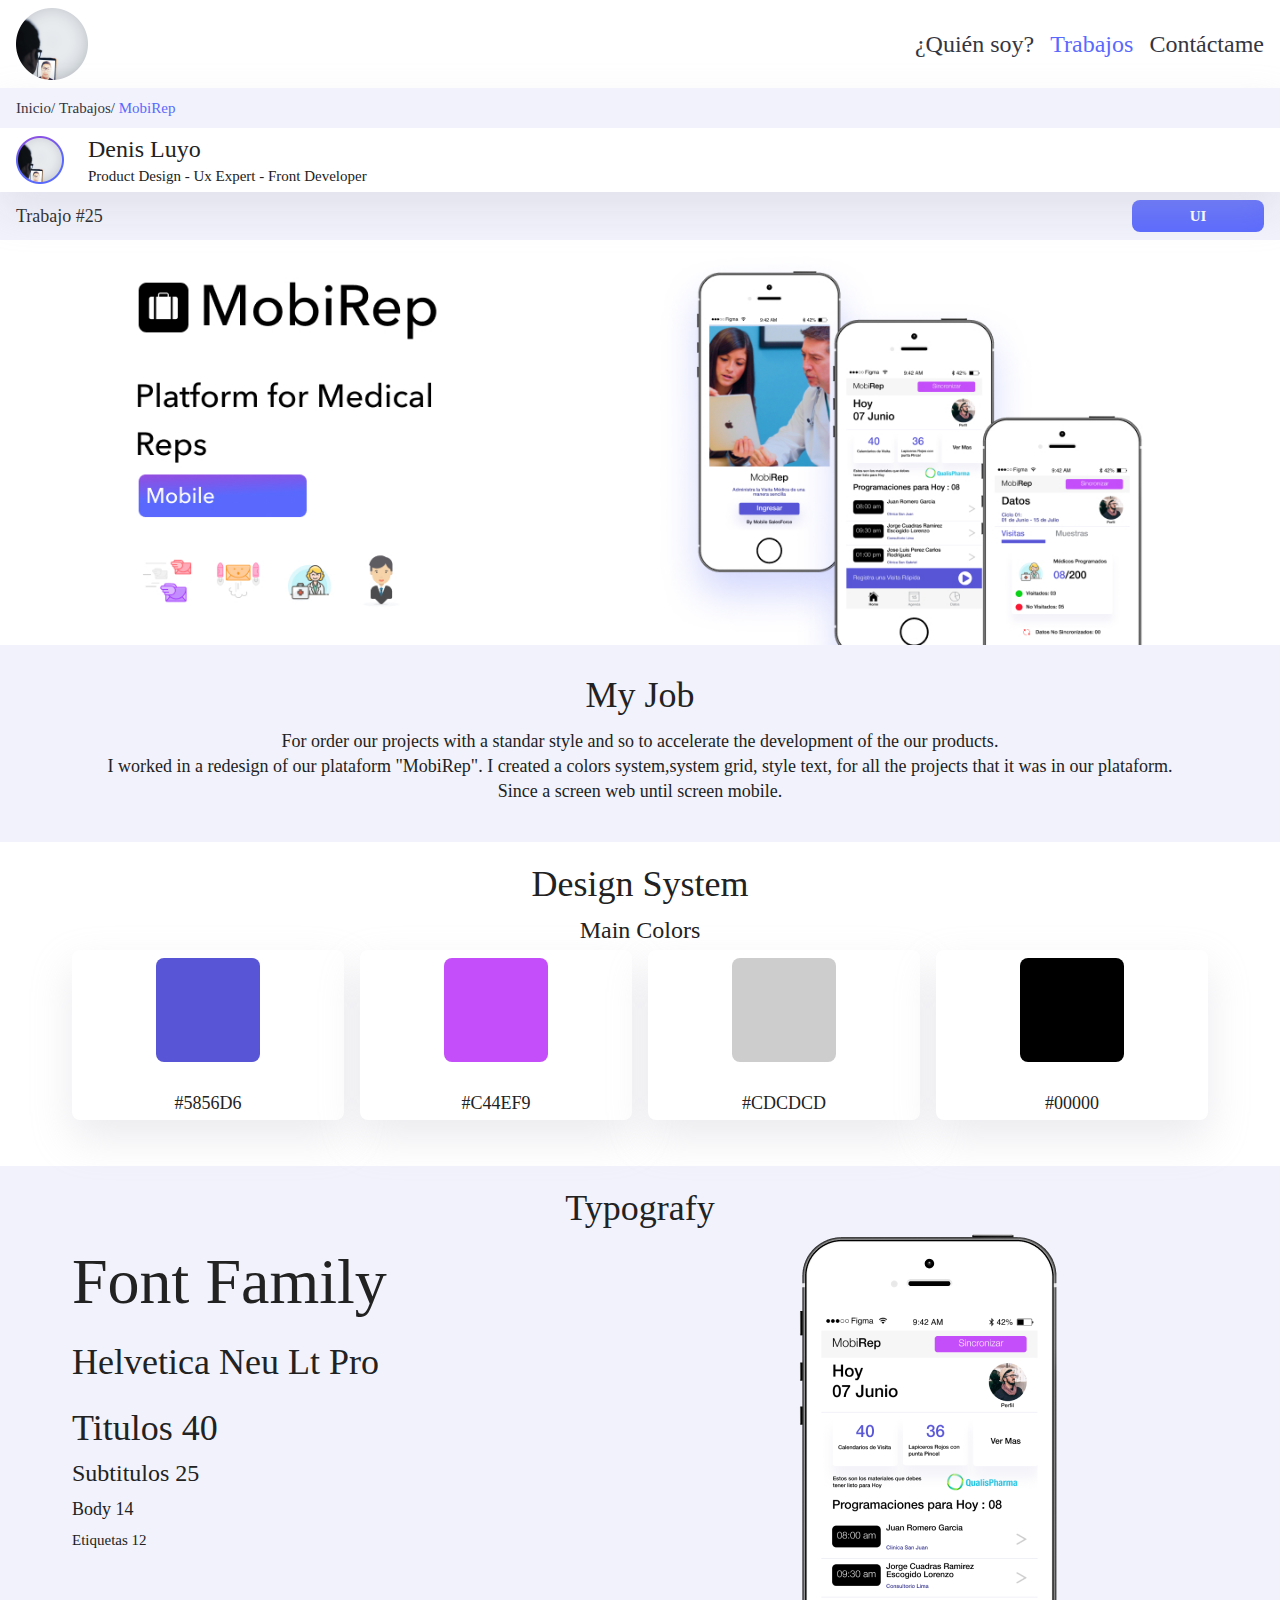
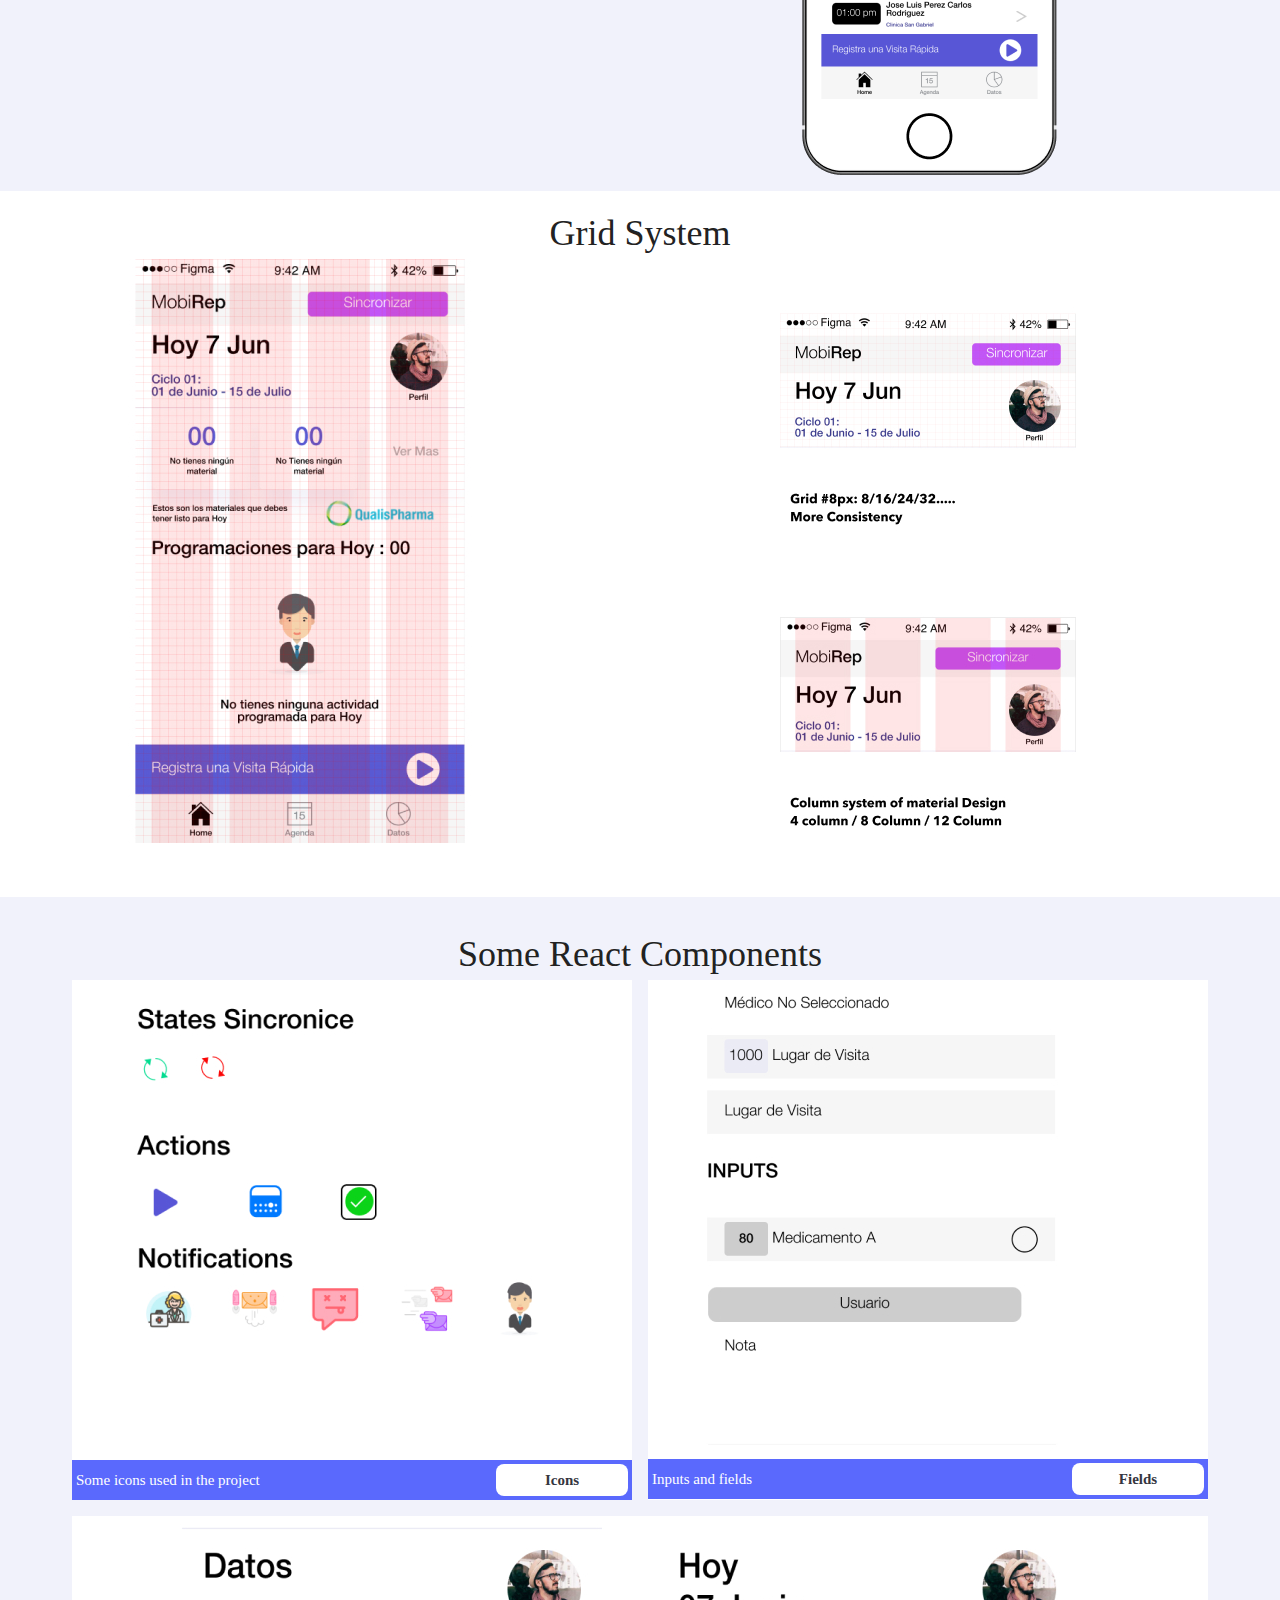
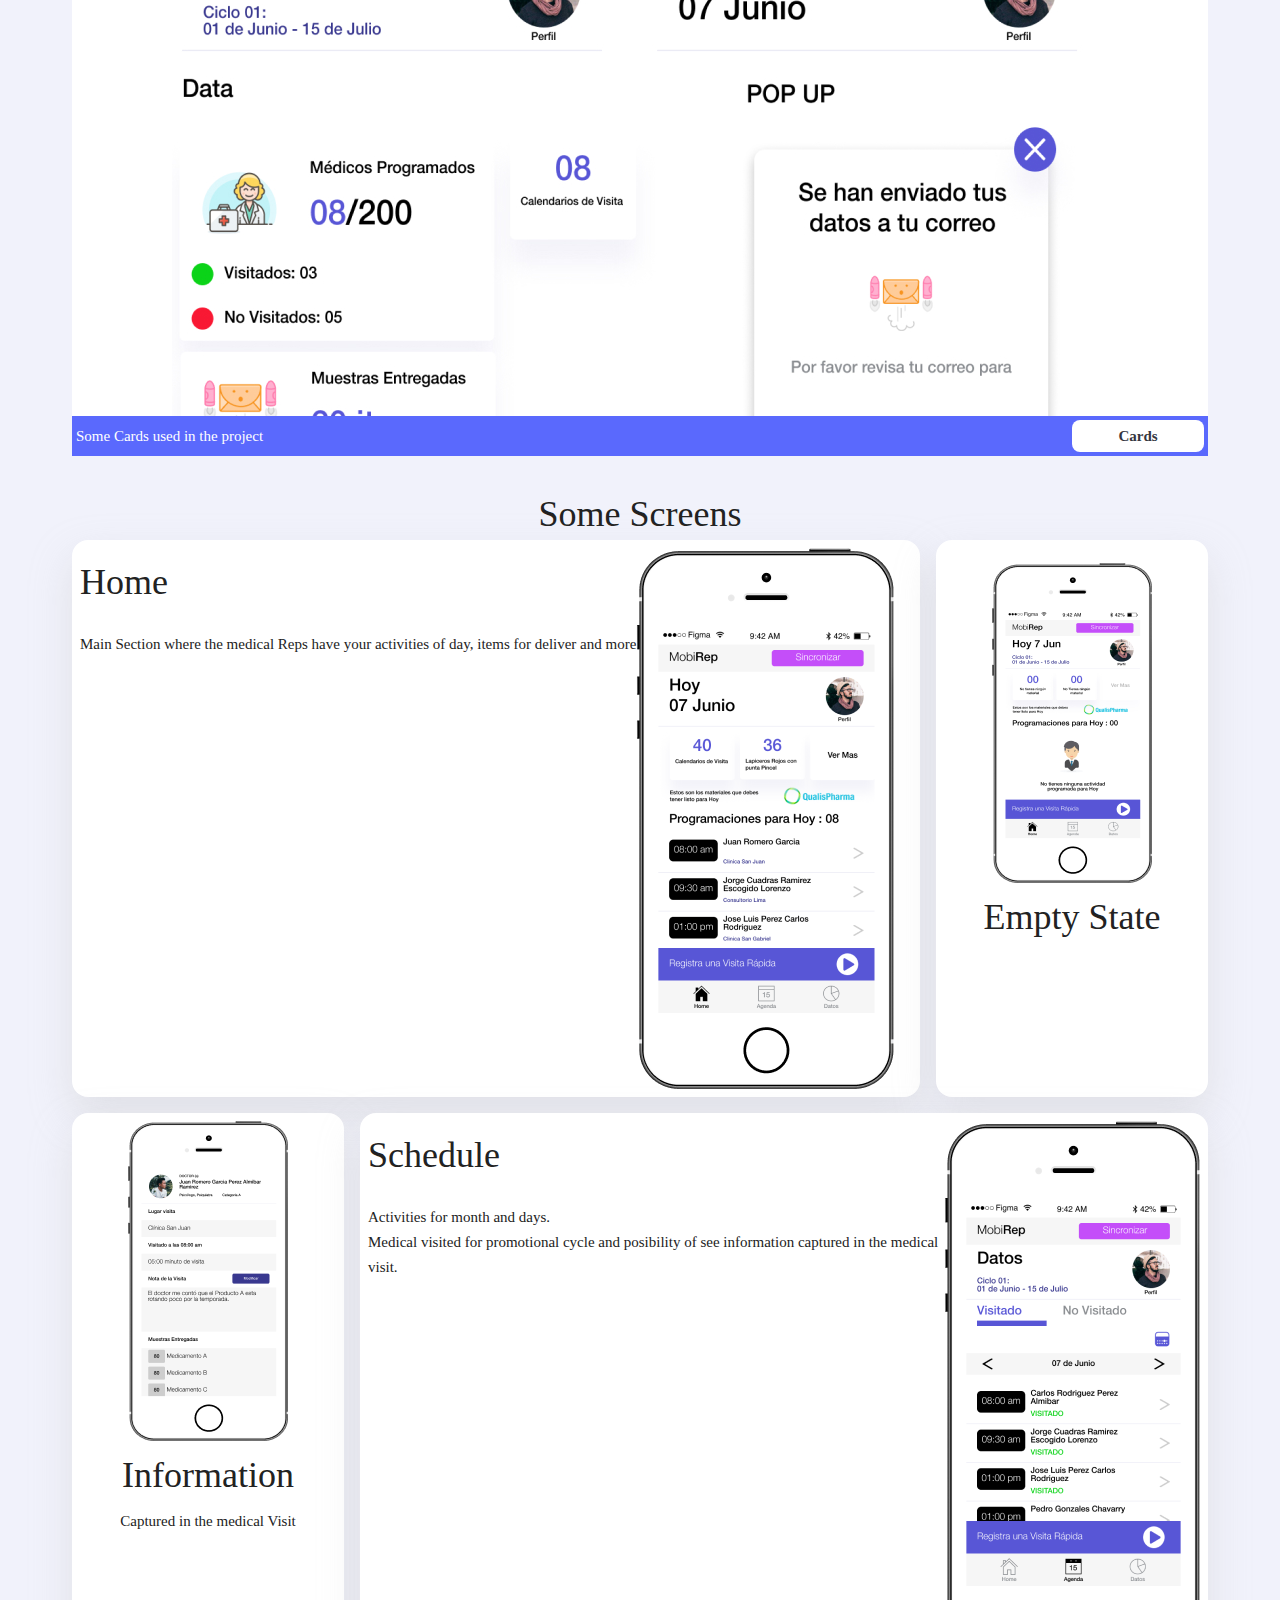
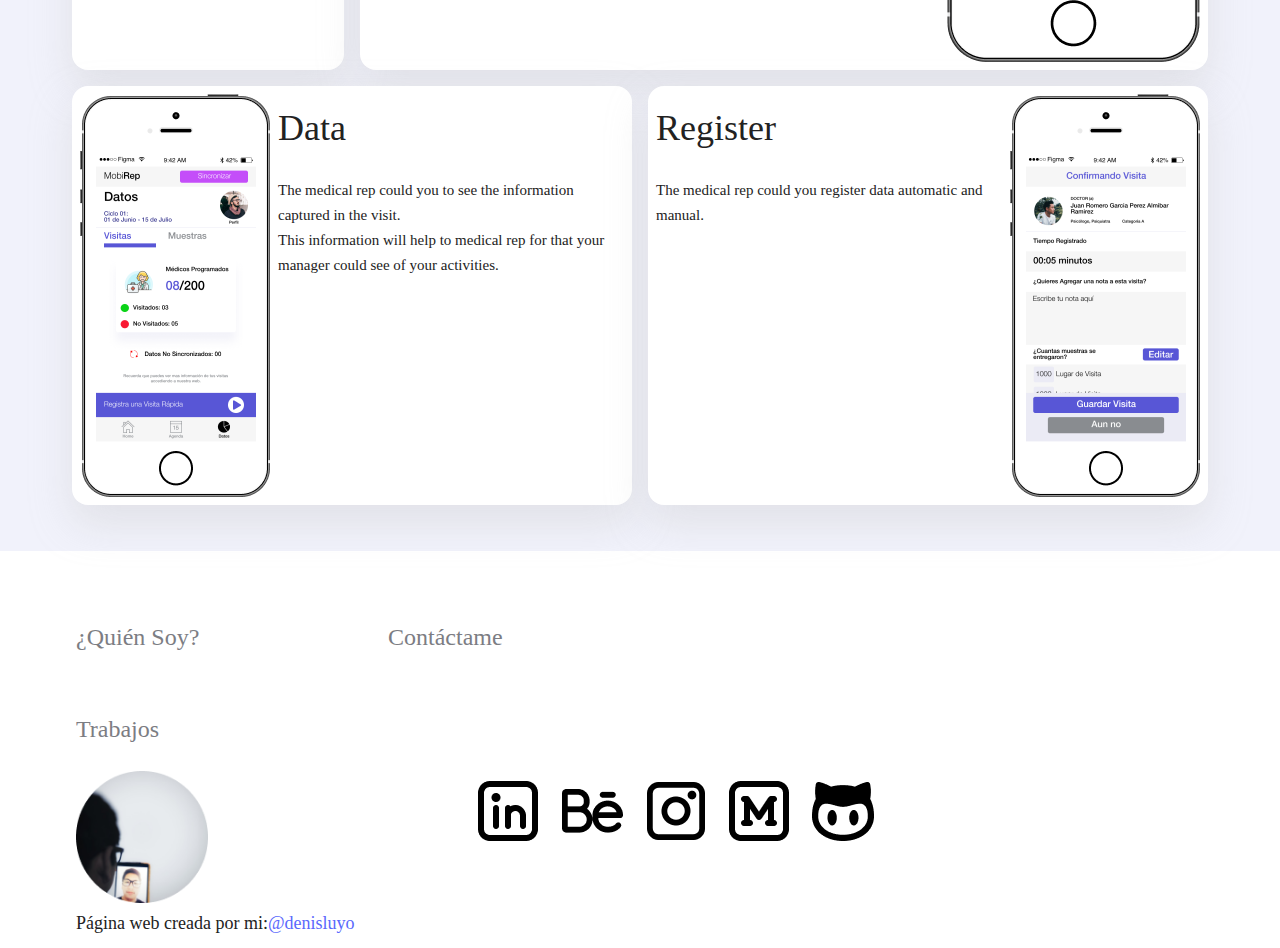
==== commit fee77852: "new page" ====
--- a/pages/mobirep.html
+++ b/pages/mobirep.html
@@ -68,7 +68,7 @@
 
 <section id="hero">
 <div class="herocontainer">
-<img src="../images/pages/mobirep/hero.jpg" width="100%"/>
+<img src="../images/pages/mobirep/hero.jpg" width=100%/>
 </div>
 <div class="container_grid">
     <div class="resumencontainer">
--- a/css/sections/sections.css
+++ b/css/sections/sections.css
@@ -283,4 +283,22 @@
     
 
     /*Fin de Etiqueta Proyectos*/
-    +    
+
+ /* Slider con leyenda */
+ 
+ .leyend{
+    background: white;
+    height:auto;
+    display: flex;
+    justify-content: space-between;
+    line-height:32px;
+    padding:8px;
+}
+
+.slider_leyend img{
+    width: 100%;
+    max-width:100%;
+    height:auto;
+
+}--- a/css/componentes/cards.css
+++ b/css/componentes/cards.css
@@ -139,17 +139,20 @@
 }
 
 .portafolio-overlay {
-    background: rgb(0, 0,0,.9);
+    background: rgb(255, 255,255,.9);
     position: absolute;
     left:0;
     right:0;
     bottom:0;
-    top:0;
-    display: none;
+    height:20%;
+    display: flex;
+    border-radius: 8px;
+    border-top-right-radius: 0;
+    border-top-left-radius: 0;
     flex-direction: column;
     justify-content: center;
     align-items: center;
-    color: white;
+    color:var(--black-color);
     }
 .portafolio-overlay p{
     margin-top:8px;
@@ -160,16 +163,17 @@
 .portafolio-overlay span{
     margin:8px;
     height:24px;
-    background: white;
-    color:var(--black-color);
+    background:var(--principal-color);
+    color:white;
     border-radius:4px;
     line-height:24px;
     width:50%;
     text-align: center;
 } 
 
-.cardportafolio:hover .portafolio-overlay{
-display: flex;
+.cardportafolio:hover{
+box-shadow: var(--purple-shadow);
+
 }
 
 /*Inicio Card Portafolio*/
@@ -276,6 +280,11 @@
         box-shadow:var(--main-shadow);
     }
     
+
+    .cardscreen2 img{
+        max-width: 100%;
+
+    }
     .cardscreen2 h2{
       padding-top:16px;
     }
--- a/css/pages/mobirep.css
+++ b/css/pages/mobirep.css
@@ -4,6 +4,7 @@
 */
 
 /*Definicion de estilos*/
+
 
 .titulo2{
 text-align: center;
--- a/css/responsive/mobile.css
+++ b/css/responsive/mobile.css
@@ -72,6 +72,22 @@
     }
 /* Fin Pages-Mobitrack*/ 
 
+/* Page Puku Cafe*/
+
+.container-cards-icon{
+    display: grid;
+    grid-template-columns: repeat(2,1fr);
+    grid-gap: 16px;
+    
+    }
+
+
+
+/* Fin Page Puku Cafe*/
+
+
+
+
 /*------------------/
 Fin Pages
 -------------------*/
@@ -390,6 +406,50 @@
 
     /* Fin Page-MobiRep*/ 
 
+/* Page Puku Cafe*/
+
+.container-cards-icon{
+    display: grid;
+    grid-template-columns: repeat(1,1fr);
+    grid-gap: 16px;  
+    }
+
+.container-cards-introduccion{
+display: grid;
+grid-template-columns: repeat(1,1fr);
+grid-gap:16px;
+}
+
+.container-cards-caracteristicas{
+
+    display: grid;
+    grid-template-columns: repeat(1,1fr);
+    grid-gap: 16px;
+
+}
+.container-screen-cards{       
+    display: grid;
+    grid-template-columns: repeat(1,1fr);
+    grid-gap:16px;
+}
+
+.container-clientes{
+    display: grid;
+    grid-template-columns: repeat(1,1fr);
+    grid-gap: 16px;
+}
+
+.container-reto{
+    display: grid;
+    grid-template-columns: repeat(1,1fr);
+    grid-gap: 16px;
+}
+
+/* Fin Page Puku Cafe*/
+
+
+
+
 
 
 /*------------------/
--- a/css/responsive/grid.css
+++ b/css/responsive/grid.css
@@ -70,6 +70,7 @@
     grid-template-columns: minmax(320px,1152px);
     height:auto;
     justify-content: center;
+    padding: 8px;
 
 }
 /* Fin Containers*/
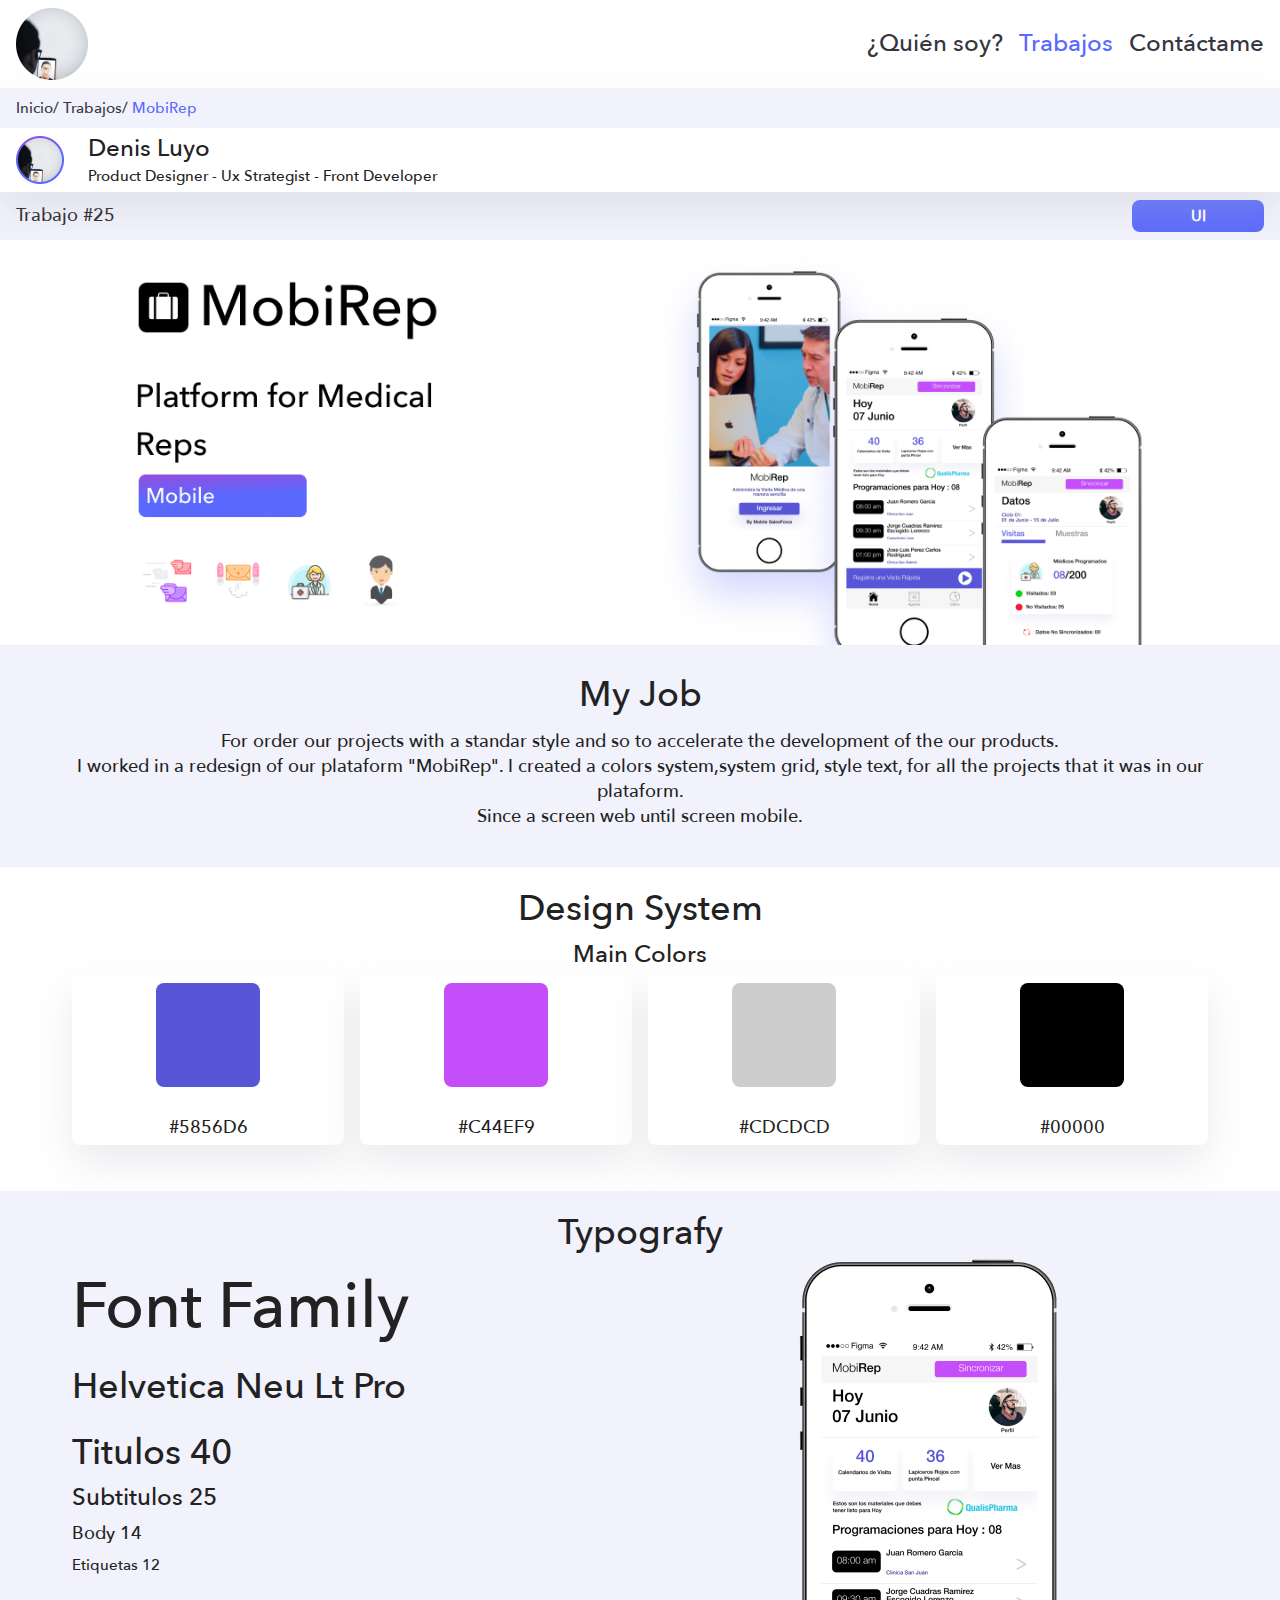
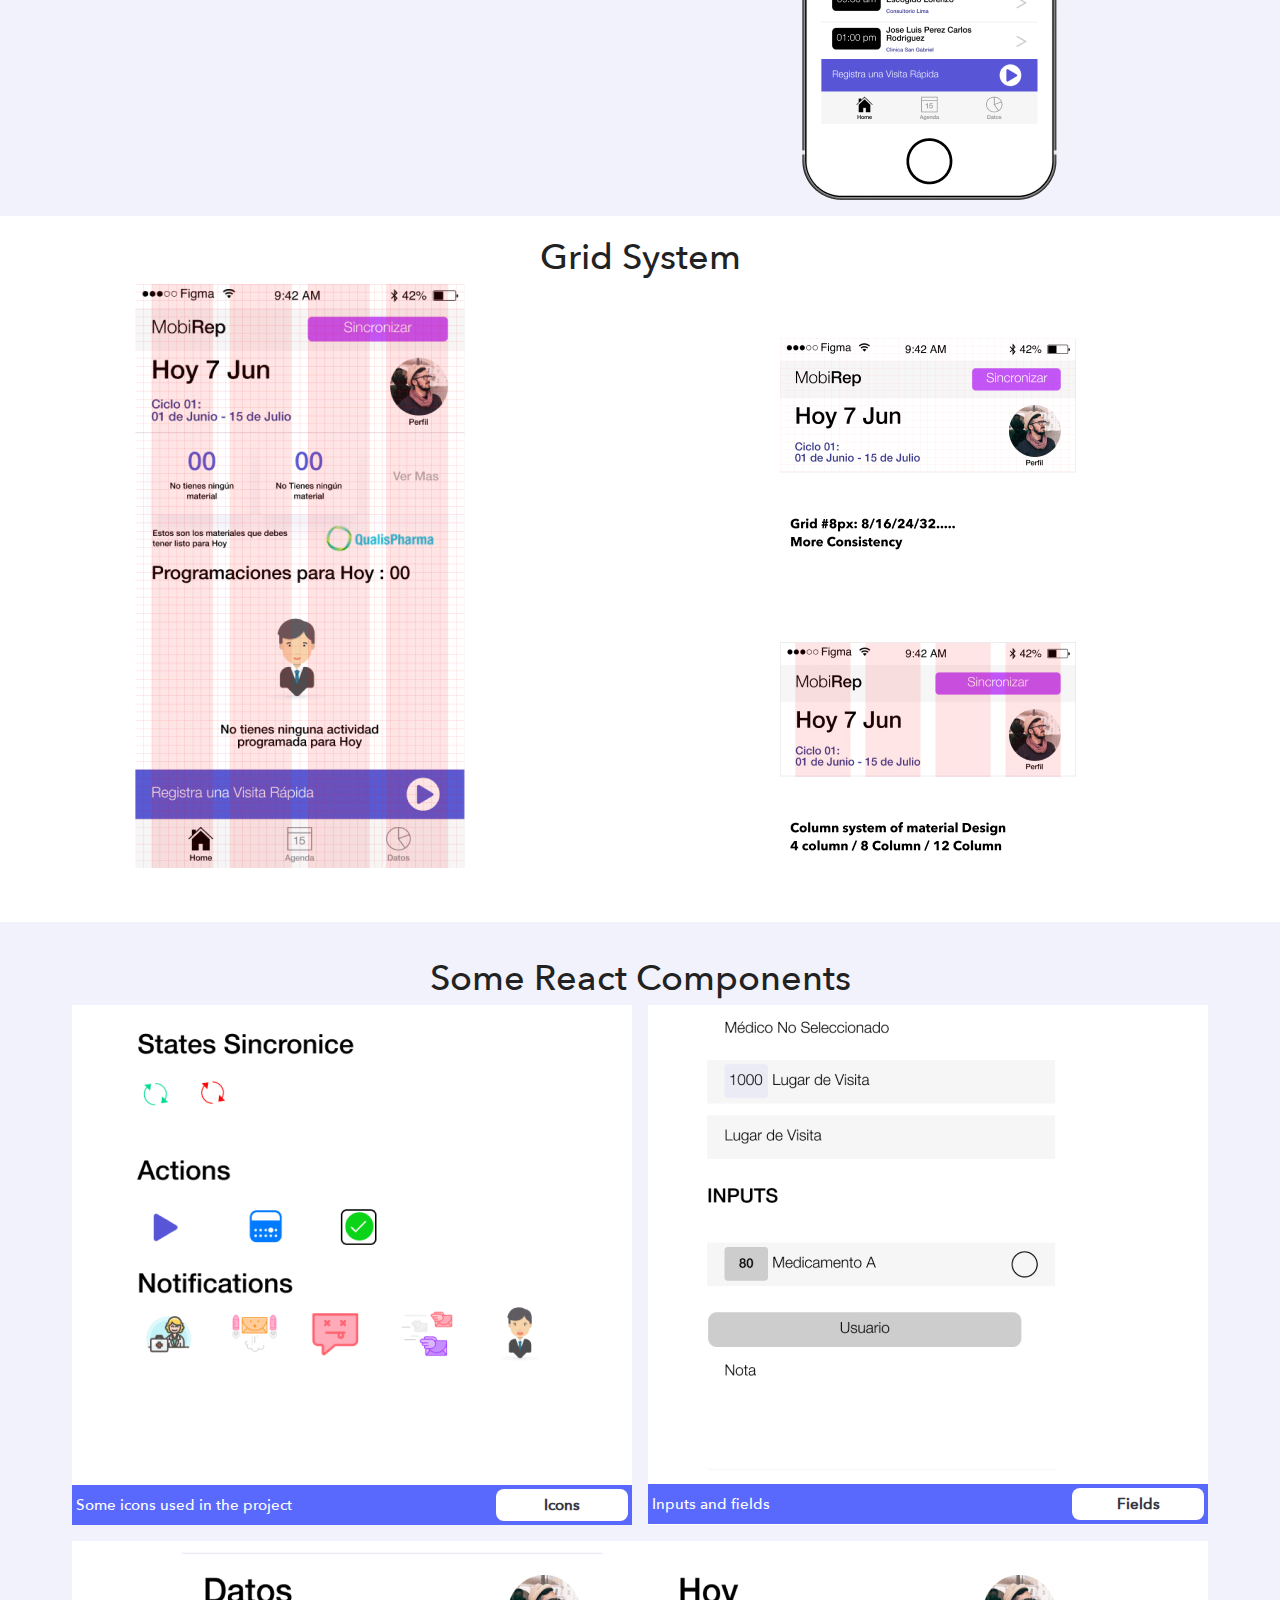
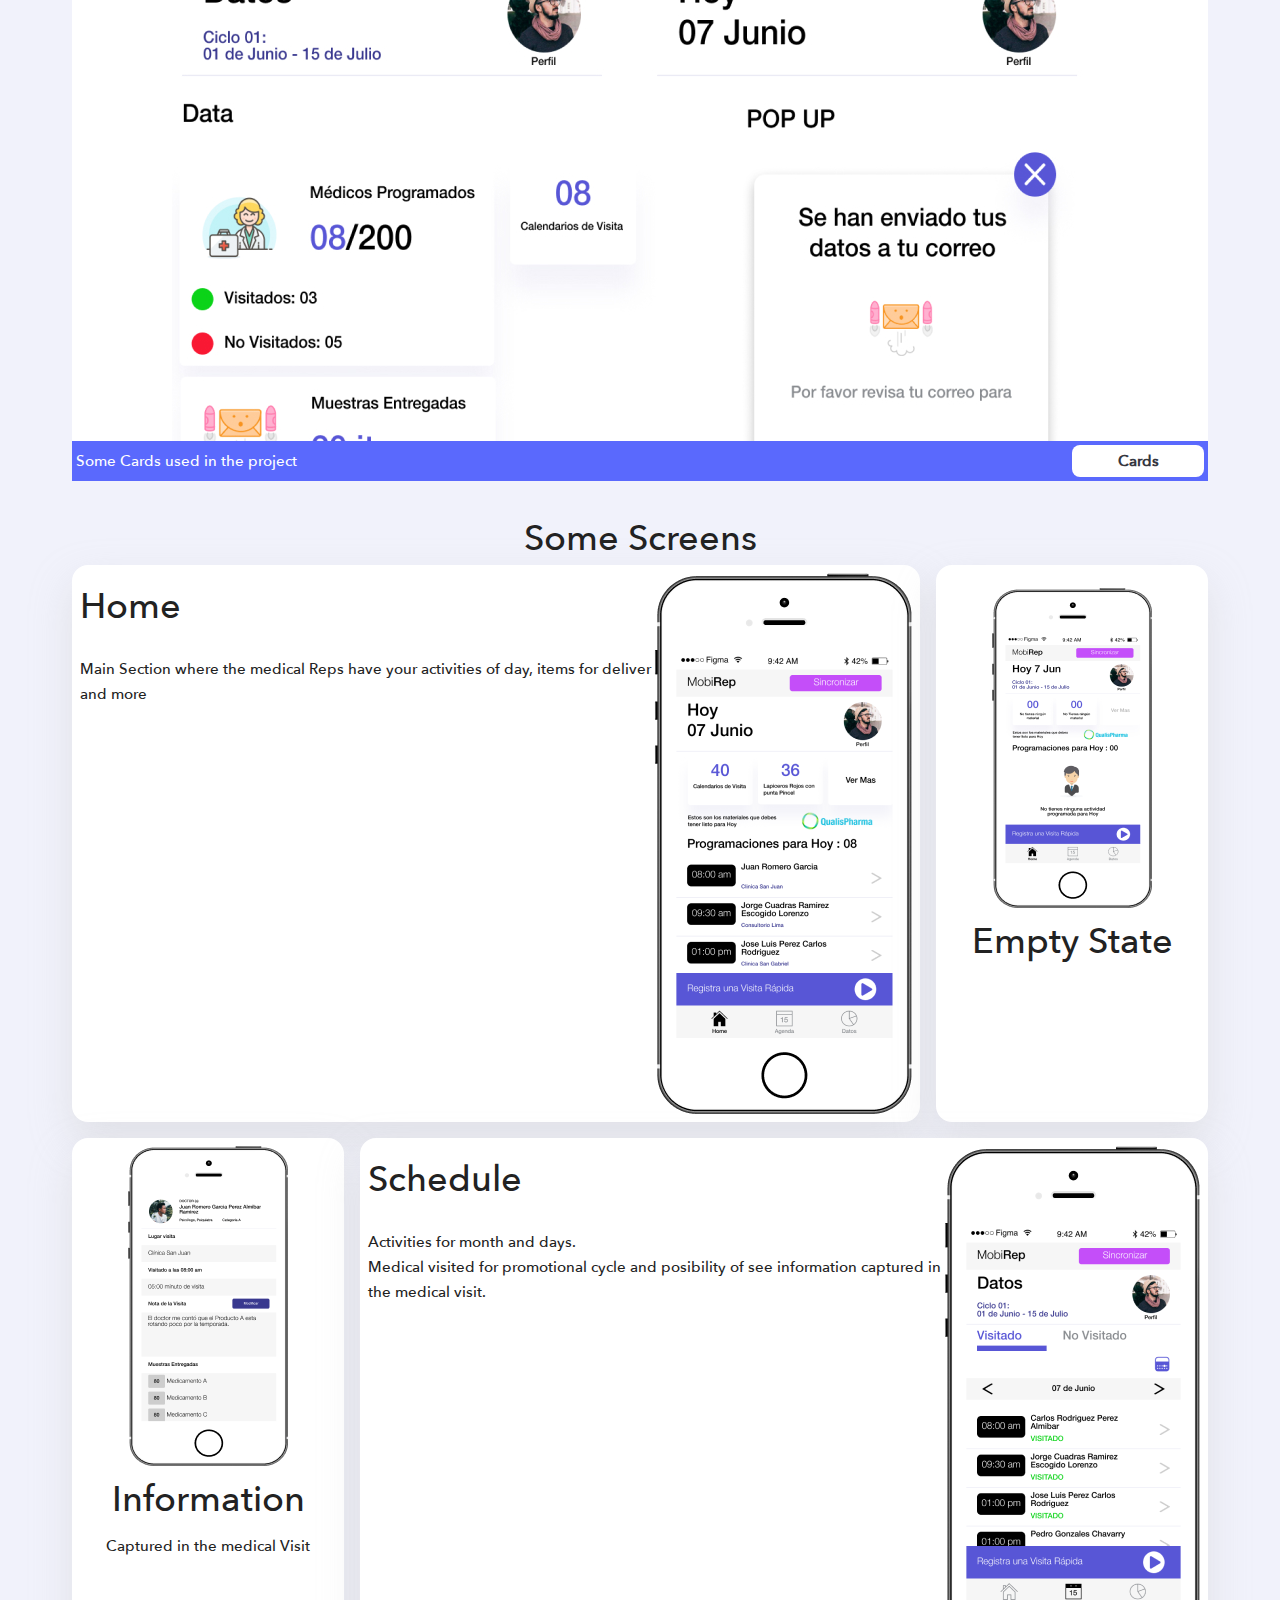
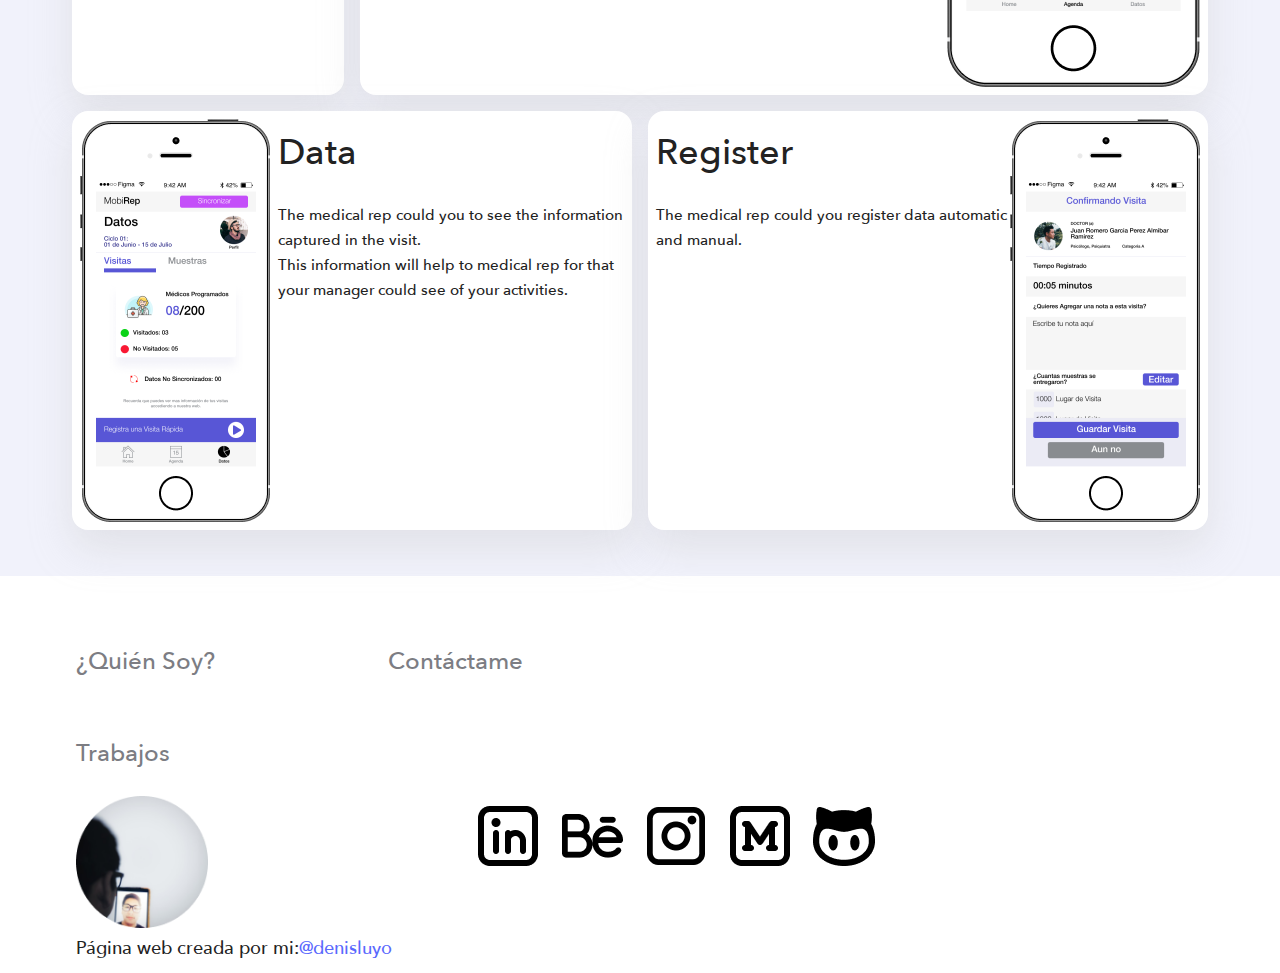
==== commit ccbeca75: "Cambios" ====
--- a/pages/mobirep.html
+++ b/pages/mobirep.html
@@ -52,7 +52,7 @@
                 </div>
                 <div class="textoprofesion">
                         <h3>Denis Luyo</h3>
-                        <p>Product Design - Ux Expert - Front Developer</p>     
+                        <p>Product Designer - Ux Strategist - Front Developer</p>     
                 </div>         
             </div>
     </section>
--- a/css/styles/style.css
+++ b/css/styles/style.css
@@ -33,13 +33,27 @@
 
 /* Definicion Estandar*/
 
+/*Fuente-Tipografia*/
+
+@font-face {
+    font-family: 'Avenir Next';
+    src: url('../../fonts/AvenirNext-Medium.woff2') format('woff2'),
+        url('../../fonts/AvenirNext-Medium.woff') format('woff');
+    font-weight: 500;
+    font-style: normal;
+}
+
+
+
+/*Fin Fuente*/
+
 body{
     min-width:320px;
 
 }
 
 h1{
-    font-family: Avenir Next;
+    font-family: 'Avenir Next';
     font-style: normal;
     font-weight: 500;
     font-size: 64px;
@@ -47,7 +61,7 @@
 }
 
 h2{
-    font-family: Avenir Next;
+    font-family: 'Avenir Next';
     font-style: normal;
     font-weight: 500;
     font-size: 36px;
@@ -56,14 +70,14 @@
 
 h3{
 
-    font-family: Avenir Next;
+    font-family: 'Avenir Next';
     font-style: normal;
     font-weight: 500;
     font-size: 24px;
 }
 
 h4{
-    font-family: Avenir Next;
+    font-family: 'Avenir Next';
     font-style: normal;
     font-weight: 500;
     font-size: 18px;
@@ -72,7 +86,7 @@
 }
 body{
     background: var(--body-color);
-    font-family: Avenir Next;
+    font-family: 'Avenir Next';
     font-style: normal;
     font-weight: normal;
     font-size: 15px;
--- a/css/sections/sections.css
+++ b/css/sections/sections.css
@@ -301,4 +301,29 @@
     max-width:100%;
     height:auto;
 
-}+}
+
+/* Fin Slider Leyenda*/
+
+/* Section comentario Denis*/
+
+.comentariodenis{
+    align-items: center;
+    padding:8px;
+    display: flex;
+    justify-content: space-between;
+
+}
+
+.comentariodenis h3{
+   padding-left:16px;
+   line-height: 1.5;
+
+}
+
+
+.comentariodenis img{
+max-width:50%;
+height:auto;
+ }
+/* Fin Comentario Denis*/--- a/css/componentes/cards.css
+++ b/css/componentes/cards.css
@@ -303,4 +303,43 @@
     } 
     
 
+    .cardtablet1{
+        background: white;
+        display: flex;
+        justify-content: space-between;
+        border-radius:16px;
+        box-shadow: var(--purple-shadow);
+        padding:16px;
+        
+    }
+
+    .cardtablet1-txt p {
+        line-height: 24px;
+        padding-top:16px;
+        padding-right:16px;
+        color:var(--gray2-color);
+    }
+    .cardtablet1-img img{
+
+        max-width: 100%;
+    }
+
+    .cardtablet2{
+        background:white;
+        text-align: center;
+        border-radius: 16px;
+        box-shadow: var(--purple-shadow);
+        padding:16px;
+    }
+
+    .cardtablet2 h3{
+
+        padding-top:8px;
+    }
+
+    .cardtablet2 p{
+        line-height:24px;
+        padding-top:16px;
+        color:var(--gray2-color);
+    }
 /*Fin Card-Portafolios*/   --- a/css/responsive/mobile.css
+++ b/css/responsive/mobile.css
@@ -85,7 +85,15 @@
 
 /* Fin Page Puku Cafe*/
 
-
+/*Page MobirepUX*/
+
+.rol-cards-container{
+    grid-template-columns: repeat(2,1fr);
+
+}
+
+
+/*Fin MobirepUx*/
 
 
 /*------------------/
@@ -362,7 +370,45 @@
     /* Fin Page-MobiRep*/ 
 
 
-
+/*Page MobirepUX*/
+
+.rol-cards-container{
+    grid-template-columns: repeat(1,1fr);
+
+}
+
+.card-insights-containers{
+    grid-template-columns:repeat(1,1fr);
+
+}
+
+.plataforma-cards-containers{
+
+    grid-template-columns: repeat(1,1fr);
+
+}
+
+.container-cards-screens{
+
+    grid-template-columns: repeat(1,1fr);
+    grid-template-areas: 'tablet1'
+                         'tablet2' 
+                         'tablet3'
+                         'tablet4';
+ }
+
+ .container-interfaces{
+    grid-template-columns: repeat(1,1fr);
+}
+
+
+.container-cards-screen2{
+
+    grid-template-columns: repeat(1,1fr);
+
+}
+
+/*Fin MobirepUx*/
 
 
 /*------------------/
